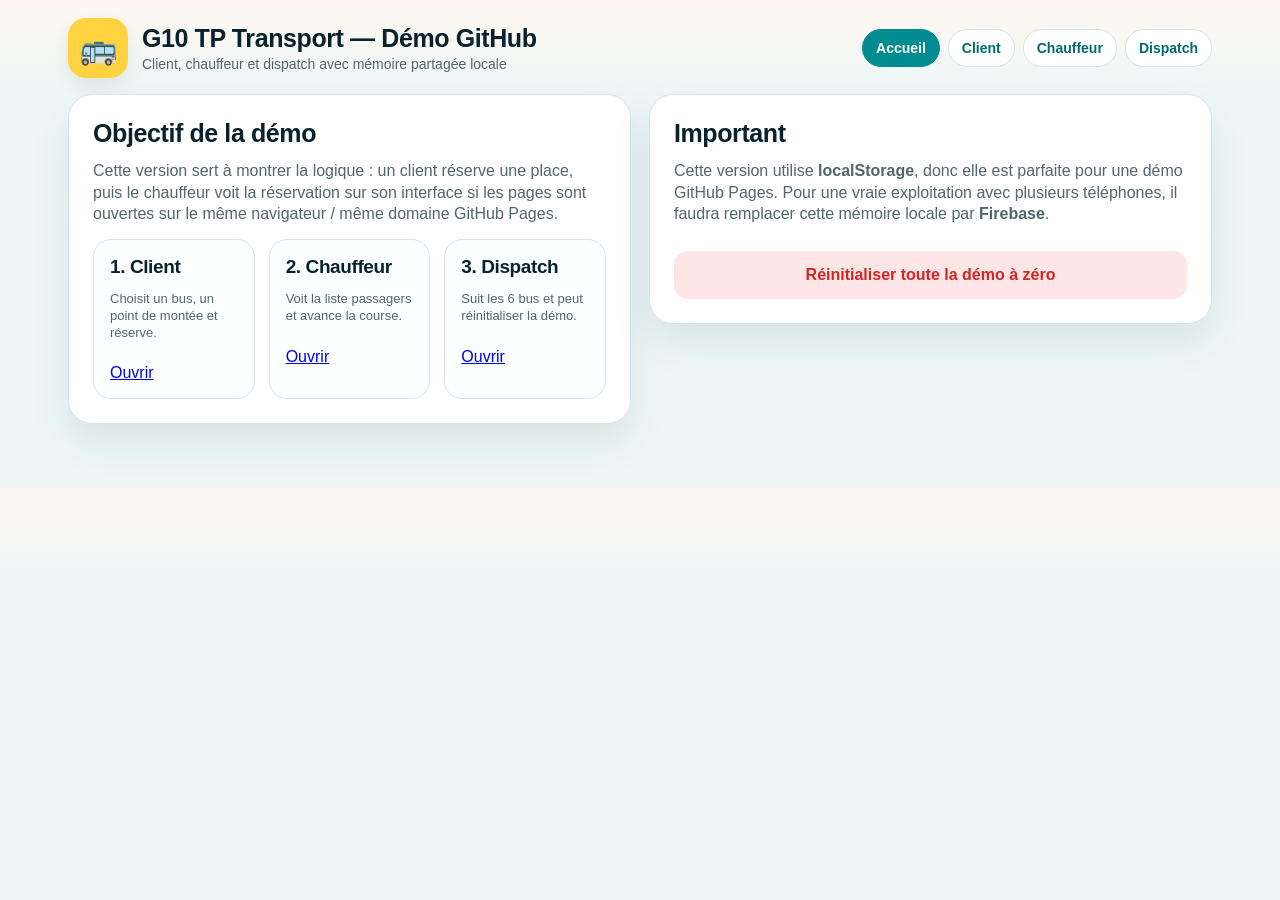
==== index.html @ 95f62a54 "Add files via upload" ====
<!DOCTYPE html>
<html lang="fr">
<head>
  <meta charset="UTF-8" />
  <meta name="viewport" content="width=device-width, initial-scale=1.0" />
  <title>G10 TP Transport — Démo</title>
  <link rel="stylesheet" href="styles.css" />
</head>
<body>
  <main class="page">
    <section class="topbar">
      <div class="brand">
        <div class="logo">🚌</div>
        <div>
          <h1>G10 TP Transport — Démo GitHub</h1>
          <p>Client, chauffeur et dispatch avec mémoire partagée locale</p>
        </div>
      </div>
      <nav class="nav">
        <a class="active" href="index.html">Accueil</a>
        <a href="client.html">Client</a>
        <a href="chauffeur.html">Chauffeur</a>
        <a href="dispatch.html">Dispatch</a>
      </nav>
    </section>

    <section class="grid">
      <article class="card">
        <h2>Objectif de la démo</h2>
        <p class="muted">
          Cette version sert à montrer la logique : un client réserve une place, puis le chauffeur
          voit la réservation sur son interface si les pages sont ouvertes sur le même navigateur / même domaine GitHub Pages.
        </p>
        <div class="grid-3">
          <div class="bus-card">
            <h3>1. Client</h3>
            <p class="small">Choisit un bus, un point de montée et réserve.</p>
            <a class="nav active" style="display:inline-block;margin-top:10px" href="client.html">Ouvrir</a>
          </div>
          <div class="bus-card">
            <h3>2. Chauffeur</h3>
            <p class="small">Voit la liste passagers et avance la course.</p>
            <a class="nav active" style="display:inline-block;margin-top:10px" href="chauffeur.html">Ouvrir</a>
          </div>
          <div class="bus-card">
            <h3>3. Dispatch</h3>
            <p class="small">Suit les 6 bus et peut réinitialiser la démo.</p>
            <a class="nav active" style="display:inline-block;margin-top:10px" href="dispatch.html">Ouvrir</a>
          </div>
        </div>
      </article>

      <article class="card">
        <h2>Important</h2>
        <p class="muted">
          Cette version utilise <strong>localStorage</strong>, donc elle est parfaite pour une démo GitHub Pages.
          Pour une vraie exploitation avec plusieurs téléphones, il faudra remplacer cette mémoire locale par
          <strong>Firebase</strong>.
        </p>
        <button class="danger" id="resetEmpty">Réinitialiser toute la démo à zéro</button>
        <div id="message" class="message"></div>
      </article>
    </section>
  </main>

  <script src="app.js"></script>
  <script>
    document.getElementById("resetEmpty").addEventListener("click", () => {
      G10TP.clearAllEmpty();
      const m = document.getElementById("message");
      m.textContent = "Démo réinitialisée : tous les bus et toutes les réservations sont à zéro.";
      m.className = "message ok";
    });
  </script>
</body>
</html>
---- styles.css ----
:root{
  --teal:#008c91;
  --teal-dark:#006a70;
  --yellow:#ffd23f;
  --bg:#eef7f7;
  --card:#fff;
  --text:#08212b;
  --muted:#52666e;
  --line:#d5e4e6;
  --green:#e8f8ee;
  --green-text:#087a3d;
  --red:#ffe4e4;
  --red-text:#c02121;
  --blue:#e8f1ff;
  --blue-text:#1553a3;
  --orange:#fff4de;
  --orange-text:#a25d00;
  --soft:#f6fbfb;
}
*{box-sizing:border-box}
body{
  margin:0;
  font-family:Arial, Helvetica, sans-serif;
  background:linear-gradient(180deg,#fff7ef 0%,var(--bg) 18%,#edf7f6 100%);
  color:var(--text);
}
.page{max-width:1180px;margin:0 auto;padding:18px 18px 46px}
.topbar{
  display:flex;align-items:center;justify-content:space-between;gap:14px;margin-bottom:16px;flex-wrap:wrap;
}
.brand{display:flex;align-items:center;gap:14px}
.logo{
  width:60px;height:60px;border-radius:18px;background:var(--yellow);
  display:grid;place-items:center;font-size:31px;box-shadow:0 8px 18px rgba(0,0,0,.08);flex:0 0 auto;
}
h1{margin:0;font-size:25px;letter-spacing:-.4px}
.brand p{margin:3px 0 0;color:var(--muted);font-size:14px}
.nav{display:flex;gap:8px;flex-wrap:wrap}
.nav a{
  text-decoration:none;background:#fff;border:1px solid var(--line);color:var(--teal-dark);
  padding:10px 13px;border-radius:999px;font-weight:900;font-size:14px;
}
.nav a.active{background:var(--teal);color:white;border-color:var(--teal)}
.card{
  background:rgba(255,255,255,.94);
  border:1px solid var(--line);border-radius:24px;padding:24px;
  box-shadow:0 18px 38px rgba(26,66,72,.10);margin-bottom:18px;
}
.grid{display:grid;grid-template-columns:1fr 1fr;gap:18px;align-items:start}
.grid-3{display:grid;grid-template-columns:repeat(3,1fr);gap:14px}
h2,h3{margin:0 0 12px;letter-spacing:-.4px}
h2{font-size:25px} h3{font-size:22px}
.muted{color:var(--muted);line-height:1.35;margin:0 0 14px}
.pill{
  display:inline-block;padding:8px 12px;border-radius:999px;font-weight:900;font-size:13px;margin-bottom:10px;
}
.pill-open{background:#e7f7f1;color:var(--green-text)}
.pill-full{background:#ffe4e4;color:var(--red-text)}
.pill-road{background:var(--blue);color:var(--blue-text)}
.pill-stop{background:var(--orange);color:var(--orange-text)}
.pill-neutral{background:#eefafa;color:var(--teal-dark)}
.stats{display:grid;grid-template-columns:repeat(3,1fr);gap:12px;margin:16px 0 4px}
.stat{
  background:var(--soft);border:1px solid var(--line);border-radius:16px;padding:14px;min-height:80px;
}
.stat span{color:var(--muted);font-size:13px}
.stat strong{display:block;margin-top:5px;font-size:28px;color:var(--teal-dark)}
label{display:block;font-weight:900;margin-bottom:8px;font-size:15px}
input,select{
  width:100%;padding:14px 13px;border:1px solid #c9dbde;border-radius:13px;font-size:16px;background:#fff;
}
input:focus,select:focus{outline:2px solid rgba(0,140,145,.18);border-color:var(--teal)}
.form-grid{display:grid;grid-template-columns:1fr 1fr;gap:13px}
.full{grid-column:1/-1}
button{
  width:100%;border:0;border-radius:14px;padding:15px 16px;font-weight:900;cursor:pointer;font-size:16px;margin-top:12px;
}
button:disabled{opacity:.55;cursor:not-allowed}
.primary{background:var(--yellow);color:#1b1b1b}
.driver-btn{background:var(--teal);color:white}
.secondary{background:#e9fbfb;color:var(--teal-dark)}
.danger{background:#ffe6e6;color:#d52424}
.message{margin-top:15px;padding:13px 14px;border-radius:13px;display:none;line-height:1.35}
.ok{display:block;background:var(--green);border:1px solid #bceacb;color:var(--green-text)}
.err{display:block;background:var(--red);border:1px solid #ffc7c7;color:var(--red-text)}
.info{display:block;background:var(--blue);border:1px solid #cbdcff;color:var(--blue-text)}
.timeline{display:grid;grid-template-columns:repeat(4,1fr);gap:10px;position:relative;margin:24px 4px 20px}
.timeline:before{
  content:"";position:absolute;height:5px;background:var(--line);left:9%;right:9%;top:17px;border-radius:999px;z-index:0;
}
.timeline.stops-3{grid-template-columns:repeat(3,1fr)}
.timeline.progress-0:before{background:var(--line)}
.timeline.progress-1:before{background:linear-gradient(90deg,var(--teal) 0%,var(--teal) 25%,var(--line) 25%,var(--line) 100%)}
.timeline.progress-2:before{background:linear-gradient(90deg,var(--teal) 0%,var(--teal) 50%,var(--line) 50%,var(--line) 100%)}
.timeline.progress-3:before{background:linear-gradient(90deg,var(--teal) 0%,var(--teal) 75%,var(--line) 75%,var(--line) 100%)}
.timeline.progress-4:before{background:var(--teal)}
.stop{text-align:center;position:relative;z-index:1}
.dot{
  width:24px;height:24px;border-radius:50%;background:#9fb8bd;border:5px solid #edf6f6;margin:0 auto 7px;
}
.stop.done .dot,.stop.active .dot{background:var(--teal);border-color:#dff4f4}
.stop.active strong{color:var(--teal-dark)}
.stop strong{display:block;font-size:15px}
.stop span{display:block;color:var(--muted);font-size:12px;margin-top:3px}
table{width:100%;border-collapse:collapse;margin-top:12px;overflow:hidden;border-radius:14px}
th{background:#eefafa;color:var(--teal-dark);text-align:left;padding:12px 10px;font-size:14px;border-bottom:1px solid var(--line)}
td{padding:11px 10px;border-bottom:1px solid var(--line);font-size:14px}
.group-row td{background:#fff8dd;color:#654d00;font-weight:900;border-bottom:1px solid #f1df9b}
.empty{text-align:center;color:var(--muted);padding:20px 12px;border:1px dashed var(--line);border-radius:14px;background:#fbffff;margin-top:12px}
.bus-card{
  border:1px solid var(--line);border-radius:18px;padding:16px;background:#fbffff;
}
.bus-card h3{font-size:19px;margin-bottom:6px}
.small{font-size:13px;color:var(--muted);line-height:1.3}
.log{list-style:none;padding:0;margin:12px 0 0;border-top:1px solid var(--line)}
.log li{padding:10px 0;border-bottom:1px solid var(--line);font-size:14px}
.log time{color:var(--muted);font-weight:900;margin-right:8px}
@media(max-width:900px){
  .grid,.grid-3,.stats,.form-grid{grid-template-columns:1fr}
  .page{padding:12px}.card{padding:19px}.timeline{grid-template-columns:1fr}.timeline:before{display:none}
}
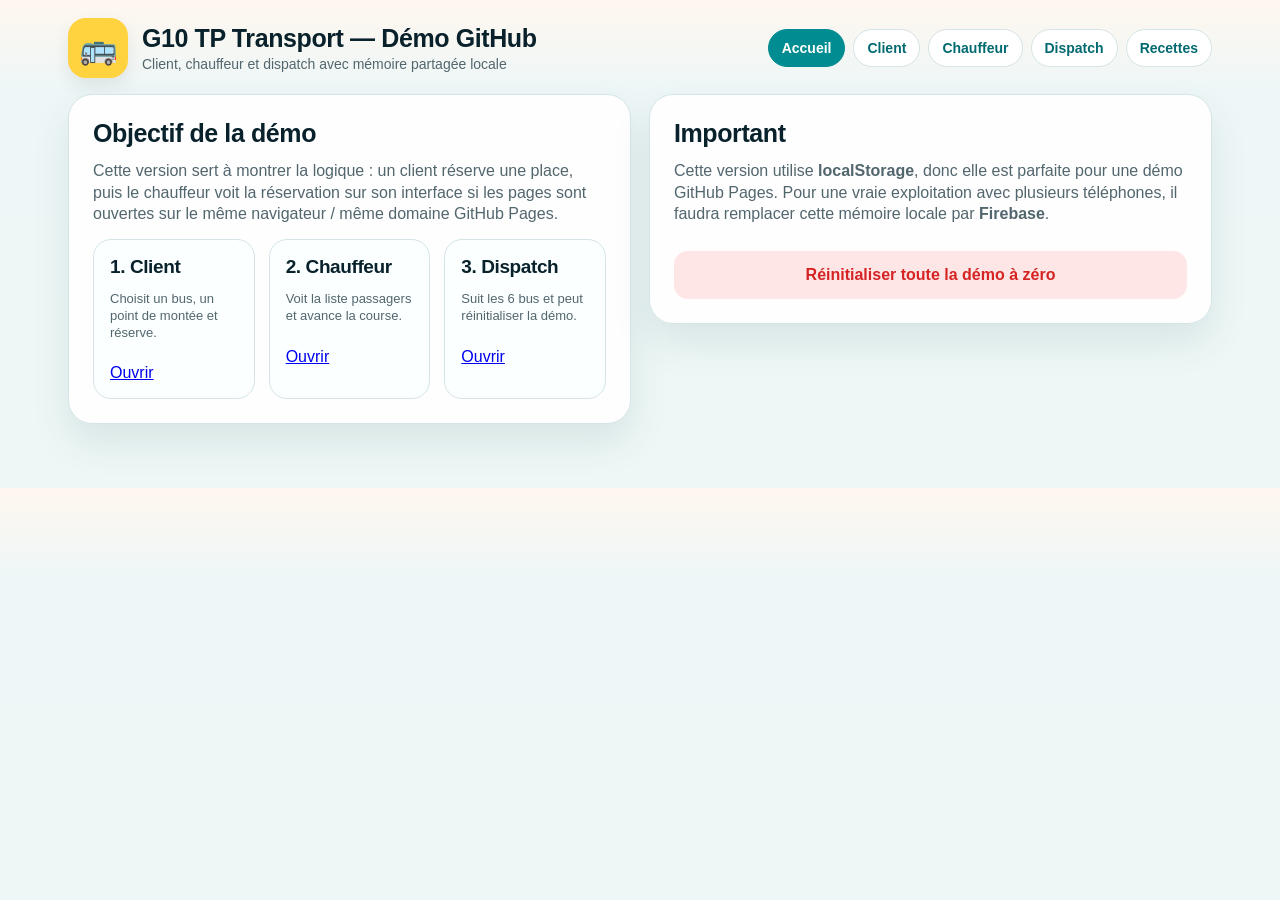
==== commit 2a020d77: "Add files via upload" ====
--- a/index.html
+++ b/index.html
@@ -21,6 +21,7 @@
         <a href="client.html">Client</a>
         <a href="chauffeur.html">Chauffeur</a>
         <a href="dispatch.html">Dispatch</a>
+        <a href="recettes.html">Recettes</a>
       </nav>
     </section>
 
--- a/styles.css
+++ b/styles.css
@@ -120,3 +120,551 @@
   .grid,.grid-3,.stats,.form-grid{grid-template-columns:1fr}
   .page{padding:12px}.card{padding:19px}.timeline{grid-template-columns:1fr}.timeline:before{display:none}
 }
+
+
+/* V2 Dispatch status enhancements */
+.status-line{
+  margin:10px 0 0;
+  font-weight:900;
+  font-size:14px;
+  color:var(--teal-dark);
+}
+.status-line.road{color:var(--blue-text)}
+.status-line.stop{color:var(--orange-text)}
+.status-line.wait{color:var(--muted)}
+.status-line.done{color:var(--green-text)}
+.status-line.full{color:var(--red-text)}
+
+.bus-card.bus-open{border-left:7px solid #17a66a}
+.bus-card.bus-partial{border-left:7px solid var(--yellow)}
+.bus-card.bus-full{border-left:7px solid #d52424}
+.bus-card.bus-road{border-left:7px solid #1553a3}
+.bus-card.bus-stop{border-left:7px solid #a25d00}
+.bus-card.bus-done{border-left:7px solid #087a3d}
+
+.stat.full{
+  background:#ffe4e4;
+  border-color:#ffc7c7;
+}
+.stat.full span,
+.stat.full strong{
+  color:#c02121;
+}
+.stat.partial{
+  background:#fff8dd;
+  border-color:#f1df9b;
+}
+.stat.partial span,
+.stat.partial strong{
+  color:#8a6200;
+}
+.stat.open{
+  background:#e8f8ee;
+  border-color:#bceacb;
+}
+.stat.open span,
+.stat.open strong{
+  color:#087a3d;
+}
+.stat.zero{
+  background:#f1f4f5;
+  border-color:#d6dee0;
+}
+.stat.zero span,
+.stat.zero strong{
+  color:#6b7b80;
+}
+
+.badge-row{
+  display:flex;
+  flex-wrap:wrap;
+  gap:8px;
+  margin:8px 0 10px;
+}
+.badge{
+  display:inline-block;
+  padding:6px 10px;
+  border-radius:999px;
+  font-weight:900;
+  font-size:12px;
+}
+.badge-full{background:#ffe4e4;color:#c02121}
+.badge-partial{background:#fff4de;color:#a25d00}
+.badge-open{background:#e7f7f1;color:#087a3d}
+.badge-road{background:#e8f1ff;color:#1553a3}
+.badge-stop{background:#fff4de;color:#a25d00}
+.badge-wait{background:#eefafa;color:#006a70}
+.badge-done{background:#e8f8ee;color:#087a3d}
+
+
+/* V3 Dynamic route timeline */
+.timeline{
+  --progress:0%;
+}
+.timeline:before{
+  background:var(--line) !important;
+}
+.timeline:after{
+  content:"";
+  position:absolute;
+  height:5px;
+  background:var(--teal);
+  left:9%;
+  top:17px;
+  width:calc((82%) * var(--progress-num, 0));
+  border-radius:999px;
+  z-index:0;
+  transition:width .35s ease;
+}
+.timeline.stops-3:after{
+  left:11%;
+  width:calc((78%) * var(--progress-num, 0));
+}
+.timeline.progress-0:after{--progress-num:0}
+.timeline.progress-1:after{--progress-num:.5}
+.timeline.progress-2:after{--progress-num:.5}
+.timeline.progress-3:after{--progress-num:1}
+.timeline.progress-4:after{--progress-num:1}
+
+.timeline .stop.active .dot{
+  box-shadow:0 0 0 7px rgba(0,140,145,.14);
+}
+.timeline .stop.moving .dot{
+  background:var(--yellow);
+  border-color:#fff4bd;
+  box-shadow:0 0 0 7px rgba(255,210,63,.25);
+}
+.timeline .stop.moving strong{
+  color:#8a6200;
+}
+.route-motion{
+  margin-top:12px;
+  padding:11px 13px;
+  border-radius:14px;
+  background:#e8f1ff;
+  border:1px solid #cbdcff;
+  color:#1553a3;
+  font-weight:900;
+  font-size:14px;
+}
+.route-motion.stop{
+  background:#fff4de;
+  border-color:#f1df9b;
+  color:#a25d00;
+}
+.route-motion.wait{
+  background:#eefafa;
+  border-color:#d5e4e6;
+  color:#006a70;
+}
+.route-motion.done{
+  background:#e8f8ee;
+  border-color:#bceacb;
+  color:#087a3d;
+}
+
+
+/* V4 — Paiement / tarifs */
+.price-box{
+  background:#fff8dd;
+  border:1px solid #f1df9b;
+  border-radius:18px;
+  padding:16px;
+  margin-top:14px;
+}
+.price-box span{
+  display:block;
+  color:#8a6200;
+  font-size:13px;
+  font-weight:900;
+}
+.price-box strong{
+  display:block;
+  margin-top:5px;
+  color:#5d4300;
+  font-size:30px;
+}
+.price-grid{
+  display:grid;
+  grid-template-columns:1fr 1fr;
+  gap:12px;
+}
+.payment-paid{
+  background:#e8f8ee;
+  color:#087a3d;
+}
+.payment-cash{
+  background:#fff4de;
+  color:#a25d00;
+}
+.payment-pending{
+  background:#ffe4e4;
+  color:#c02121;
+}
+.cash-panel{
+  background:linear-gradient(180deg,#fffdf4,#fff8dd);
+  border:1px solid #f1df9b;
+  border-radius:20px;
+  padding:18px;
+}
+.money{
+  font-weight:900;
+  color:#006a70;
+}
+.tariff-note{
+  margin-top:10px;
+  padding:12px;
+  border-radius:14px;
+  background:#eefafa;
+  border:1px solid #d5e4e6;
+  color:#006a70;
+  font-size:13px;
+  line-height:1.35;
+}
+@media(max-width:900px){
+  .price-grid{grid-template-columns:1fr}
+}
+
+
+/* V6 — Dispatch info passenger details */
+.info-btn{
+  margin-top:10px;
+  background:#ffffff;
+  color:var(--teal-dark);
+  border:1px solid var(--line);
+  padding:10px 12px;
+  font-size:14px;
+}
+.info-btn:hover{
+  background:#eefafa;
+}
+.dispatch-card-actions{
+  display:grid;
+  grid-template-columns:1fr;
+  gap:8px;
+  margin-top:10px;
+}
+.modal-backdrop{
+  position:fixed;
+  inset:0;
+  background:rgba(8,33,43,.45);
+  display:none;
+  align-items:center;
+  justify-content:center;
+  padding:18px;
+  z-index:999;
+}
+.modal-backdrop.open{
+  display:flex;
+}
+.modal{
+  width:min(920px, 96vw);
+  max-height:88vh;
+  overflow:auto;
+  background:white;
+  border-radius:24px;
+  border:1px solid var(--line);
+  box-shadow:0 28px 80px rgba(0,0,0,.28);
+  padding:22px;
+}
+.modal-head{
+  display:flex;
+  align-items:flex-start;
+  justify-content:space-between;
+  gap:16px;
+  margin-bottom:14px;
+}
+.modal-head h2{
+  margin:0 0 4px;
+}
+.close-btn{
+  width:auto;
+  margin:0;
+  padding:9px 12px;
+  background:#ffe6e6;
+  color:#d52424;
+  border-radius:12px;
+}
+.info-summary{
+  display:grid;
+  grid-template-columns:repeat(3,1fr);
+  gap:12px;
+  margin:14px 0;
+}
+.info-summary .stat{
+  min-height:70px;
+}
+.info-section-title{
+  margin:18px 0 8px;
+  font-size:18px;
+}
+@media(max-width:700px){
+  .info-summary{grid-template-columns:1fr}
+  .modal{padding:16px}
+}
+
+
+/* V7 — Statuts passagers */
+.status-wait{
+  background:#fff4de;
+  color:#a25d00;
+}
+.status-boarded{
+  background:#e8f8ee;
+  color:#087a3d;
+}
+.status-scanned{
+  background:#e8f1ff;
+  color:#1553a3;
+}
+.status-absent{
+  background:#ffe4e4;
+  color:#c02121;
+}
+.passenger-actions{
+  display:flex;
+  gap:6px;
+  flex-wrap:wrap;
+}
+.passenger-actions button{
+  width:auto;
+  margin:0;
+  padding:7px 9px;
+  font-size:12px;
+  border-radius:10px;
+}
+.btn-mini-ok{
+  background:#e8f8ee;
+  color:#087a3d;
+}
+.btn-mini-scan{
+  background:#e8f1ff;
+  color:#1553a3;
+}
+.btn-mini-absent{
+  background:#ffe4e4;
+  color:#c02121;
+}
+.btn-mini-reset{
+  background:#eefafa;
+  color:#006a70;
+}
+.stop-actions{
+  display:grid;
+  grid-template-columns:1fr 1fr;
+  gap:10px;
+  margin:10px 0 0;
+}
+.stop-action-box{
+  border:1px solid var(--line);
+  border-radius:14px;
+  background:#fbffff;
+  padding:12px;
+}
+.stop-action-box span{
+  color:var(--muted);
+  font-size:13px;
+  font-weight:900;
+  display:block;
+  margin-bottom:4px;
+}
+.stop-action-box strong{
+  color:var(--teal-dark);
+  display:block;
+  font-size:18px;
+}
+@media(max-width:700px){
+  .stop-actions{grid-template-columns:1fr}
+}
+
+
+/* V8 — Statut simplifié et cash sécurisé */
+.status-boarded{
+  background:#e8f8ee;
+  color:#087a3d;
+}
+.status-absent{
+  background:#ffe4e4;
+  color:#c02121;
+}
+.cash-closed{
+  opacity:.62;
+}
+.logic-note{
+  margin-top:10px;
+  padding:12px;
+  border-radius:14px;
+  background:#eefafa;
+  border:1px solid var(--line);
+  color:var(--teal-dark);
+  font-weight:800;
+  font-size:13px;
+  line-height:1.35;
+}
+
+/* V9 — Mobile chauffeur accordions + active stop lock */
+.accordion-card{
+  background:rgba(255,255,255,.94);
+  border:1px solid var(--line);
+  border-radius:20px;
+  box-shadow:0 18px 38px rgba(26,66,72,.10);
+  overflow:hidden;
+}
+.accordion-card summary{
+  list-style:none;
+  cursor:pointer;
+  padding:16px 18px;
+  font-weight:900;
+  display:flex;
+  align-items:center;
+  justify-content:space-between;
+  gap:12px;
+  color:var(--text);
+}
+.accordion-card summary::-webkit-details-marker{display:none}
+.accordion-card summary:after{
+  content:"Ouvrir";
+  font-size:12px;
+  font-weight:900;
+  color:var(--teal-dark);
+  background:#e9fbfb;
+  border:1px solid var(--line);
+  padding:7px 10px;
+  border-radius:999px;
+}
+.accordion-card[open] summary:after{
+  content:"Fermer";
+  background:var(--teal);
+  color:#fff;
+  border-color:var(--teal);
+}
+.accordion-content{padding:0 18px 18px}
+.accordion-content .card,.accordion-content.card{
+  margin:0;padding:0;border:0;box-shadow:none;background:transparent;
+}
+.lock-note{
+  margin-top:10px;
+  padding:10px 12px;
+  border-radius:13px;
+  background:#fff4de;
+  border:1px solid #f1df9b;
+  color:#a25d00;
+  font-size:13px;
+  font-weight:800;
+  line-height:1.35;
+}
+.passenger-actions button:disabled{
+  opacity:.35;
+  cursor:not-allowed;
+  filter:grayscale(.3);
+}
+@media(max-width:760px){
+  .driver-main{display:block !important}
+  .driver-left,.driver-right{gap:12px}
+  .card.compact-card,.accordion-card{margin-bottom:12px}
+  .driver-shell{padding:8px !important}
+  .driver-title h1{font-size:18px !important}
+  .mini-logo{width:42px !important;height:42px !important}
+  .section-title,.cash-panel h2,.passenger-card h2{font-size:19px !important}
+  .driver-action-grid,.stop-actions,.price-grid{grid-template-columns:1fr !important}
+}
+
+
+/* V10 — Action propre + heures réelles */
+.action-select{
+  min-width:138px;
+  padding:8px 10px;
+  border-radius:12px;
+  border:1px solid var(--line);
+  font-size:12px;
+  font-weight:900;
+  background:#fff;
+}
+.action-select:disabled{
+  opacity:.45;
+  cursor:not-allowed;
+  background:#f1f4f5;
+}
+.real-time{
+  display:block;
+  margin-top:3px;
+  color:#087a3d !important;
+  font-size:11px !important;
+  font-weight:900;
+}
+.real-time.empty{
+  color:#8a9aa0 !important;
+  font-weight:700;
+}
+.stop span.plan-time{
+  display:block;
+  color:var(--muted);
+  font-size:12px;
+  margin-top:3px;
+}
+.global-confirm-disabled{
+  opacity:.5;
+  cursor:not-allowed;
+}
+
+
+/* V11 — Incident / retard */
+.incident-panel{
+  background:linear-gradient(180deg,#fffdf4,#fff8dd);
+  border:1px solid #f1df9b;
+  border-radius:18px;
+  padding:16px;
+}
+.delay-badge{
+  display:inline-block;
+  padding:7px 10px;
+  border-radius:999px;
+  background:#fff4de;
+  color:#a25d00;
+  font-weight:900;
+  font-size:12px;
+  margin-top:8px;
+}
+.delay-badge.active{
+  background:#ffe4e4;
+  color:#c02121;
+}
+.incident-log{
+  list-style:none;
+  padding:0;
+  margin:12px 0 0;
+  border-top:1px solid #f1df9b;
+}
+.incident-log li{
+  padding:10px 0;
+  border-bottom:1px solid #f1df9b;
+  font-size:13px;
+  line-height:1.35;
+}
+.incident-log time{
+  color:#8a6200;
+  font-weight:900;
+  margin-right:6px;
+}
+.notify-box{
+  margin-top:12px;
+  padding:12px;
+  border-radius:14px;
+  background:#fff;
+  border:1px solid #f1df9b;
+  color:#5d4300;
+  font-size:13px;
+  line-height:1.35;
+}
+
+/* V12 — Recettes / shift */
+.revenue-hero{display:grid;grid-template-columns:repeat(4,1fr);gap:14px;margin:14px 0 18px}
+.revenue-card{background:#fff8dd;border:1px solid #f1df9b;border-radius:18px;padding:16px}
+.revenue-card span{display:block;color:#8a6200;font-size:13px;font-weight:900}
+.revenue-card strong{display:block;color:#5d4300;font-size:28px;margin-top:6px}
+.revenue-table-wrap{overflow:auto}
+.shift-badge{display:inline-block;padding:6px 10px;border-radius:999px;font-weight:900;font-size:12px;background:#e8f8ee;color:#087a3d}
+.shift-badge.warn{background:#fff4de;color:#a25d00}
+.shift-badge.red{background:#ffe4e4;color:#c02121}
+.bus-revenue-grid{display:grid;grid-template-columns:repeat(3,1fr);gap:14px;margin-top:14px}
+@media(max-width:900px){.revenue-hero,.bus-revenue-grid{grid-template-columns:1fr}}
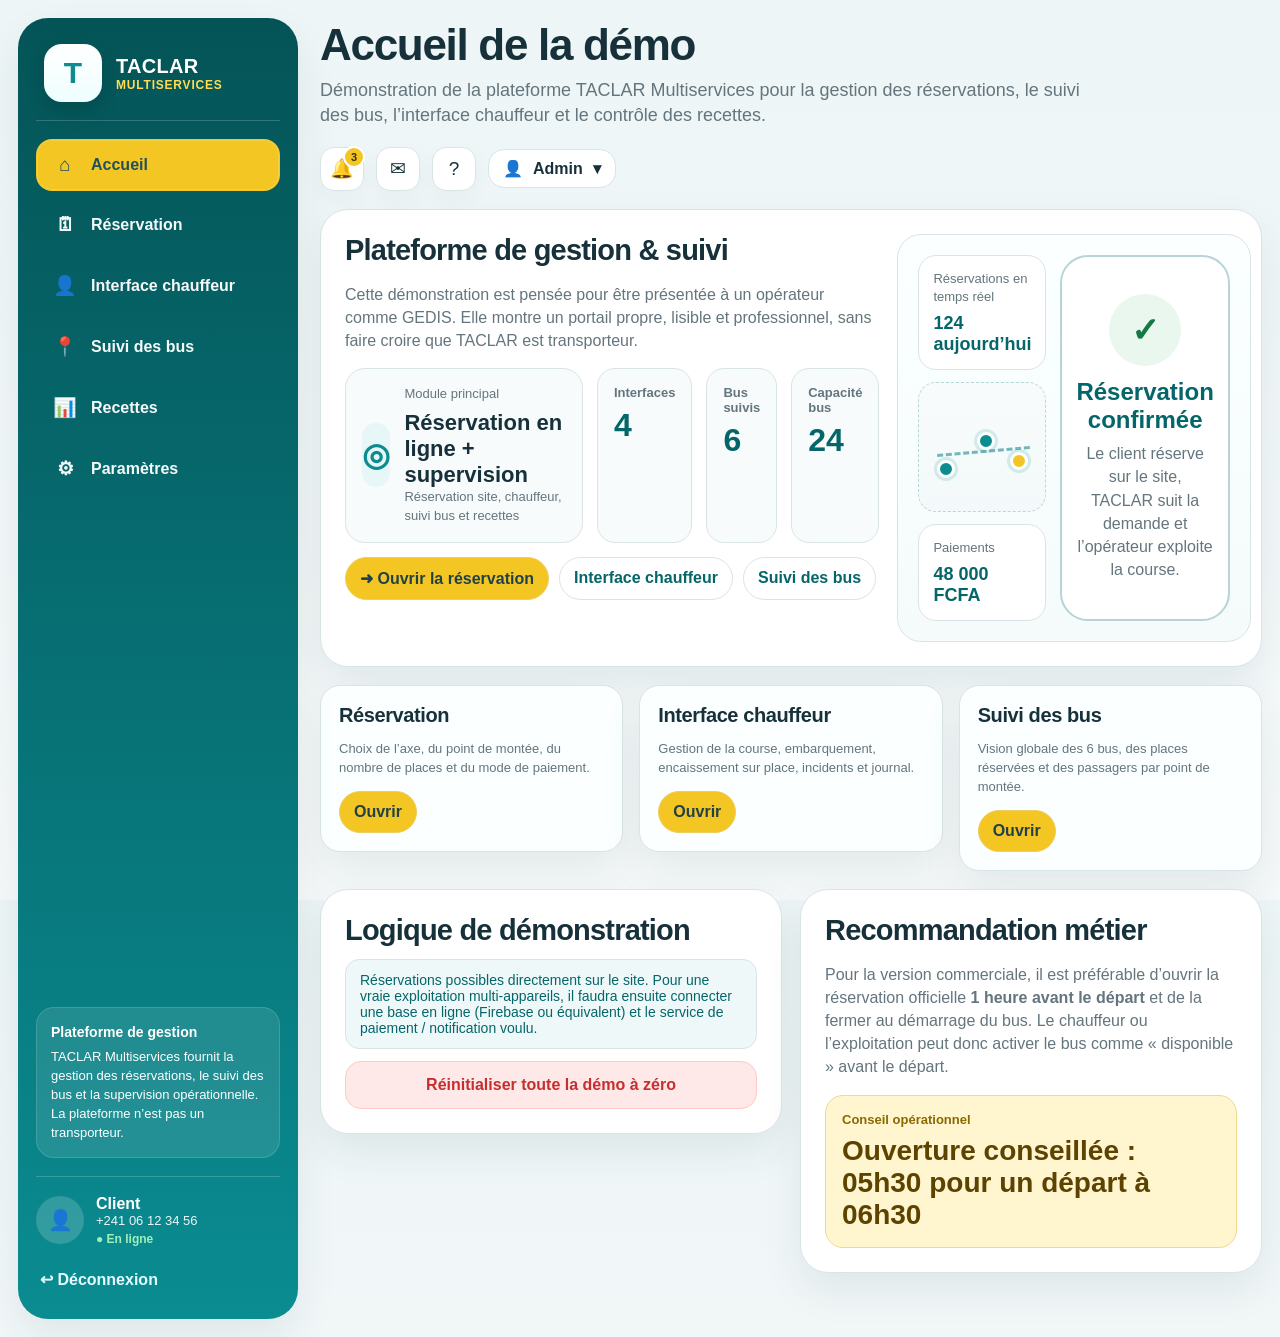
==== commit e12e492a: "Add files via upload" ====
--- a/index.html
+++ b/index.html
@@ -3,66 +3,142 @@
 <head>
   <meta charset="UTF-8" />
   <meta name="viewport" content="width=device-width, initial-scale=1.0" />
-  <title>G10 TP Transport — Démo</title>
+  <title>TACLAR Multiservices — Accueil</title>
   <link rel="stylesheet" href="styles.css" />
 </head>
 <body>
-  <main class="page">
-    <section class="topbar">
-      <div class="brand">
-        <div class="logo">🚌</div>
+  <div class="app-shell">
+    
+  <aside class="sidebar">
+    <div class="brand-block">
+      <div class="brand-icon">T</div>
+      <div>
+        <div class="brand-name">TACLAR</div>
+        <div class="brand-sub">MULTISERVICES</div>
+      </div>
+    </div>
+
+    <nav class="side-nav">
+      <a class="side-link active" href="index.html"><span class="icon">⌂</span><span>Accueil</span></a>
+      <a class="side-link " href="client.html"><span class="icon">🗓</span><span>Réservation</span></a>
+      <a class="side-link " href="chauffeur.html"><span class="icon">👤</span><span>Interface chauffeur</span></a>
+      <a class="side-link " href="dispatch.html"><span class="icon">📍</span><span>Suivi des bus</span></a>
+      <a class="side-link " href="recettes.html"><span class="icon">📊</span><span>Recettes</span></a>
+      <a class="side-link " href="index.html"><span class="icon">⚙</span><span>Paramètres</span></a>
+    </nav>
+
+    <div class="side-spacer"></div>
+
+    <div class="side-note">
+      <strong>Plateforme de gestion</strong>
+      TACLAR Multiservices fournit la gestion des réservations, le suivi des bus et la supervision opérationnelle. La plateforme n’est pas un transporteur.
+    </div>
+
+    <div class="profile-box">
+      <div class="avatar">👤</div>
+      <div>
+        <div style="font-weight:800">Client</div>
+        <div style="font-size:13px;opacity:.92">+241 06 12 34 56</div>
+        <span class="small-green">● En ligne</span>
+      </div>
+    </div>
+
+    <a class="logout-link" href="index.html">↩ Déconnexion</a>
+  </aside>
+
+    <main class="content-area">
+      
+    <header class="topbar">
+      <div class="page-heading">
+        <h1>Accueil de la démo</h1>
+        <p>Démonstration de la plateforme TACLAR Multiservices pour la gestion des réservations, le suivi des bus, l’interface chauffeur et le contrôle des recettes.</p>
+      </div>
+      <div class="topbar-actions">
+        <div class="top-icon small-badge" data-count="3">🔔</div>
+        <div class="top-icon">✉</div>
+        <div class="top-icon">?</div>
+        <div class="user-chip">👤 <span>Admin</span> ▾</div>
+      </div>
+    </header>
+    
+
+      <section class="card hero-grid">
         <div>
-          <h1>G10 TP Transport — Démo GitHub</h1>
-          <p>Client, chauffeur et dispatch avec mémoire partagée locale</p>
-        </div>
-      </div>
-      <nav class="nav">
-        <a class="active" href="index.html">Accueil</a>
-        <a href="client.html">Client</a>
-        <a href="chauffeur.html">Chauffeur</a>
-        <a href="dispatch.html">Dispatch</a>
-        <a href="recettes.html">Recettes</a>
-      </nav>
-    </section>
-
-    <section class="grid">
-      <article class="card">
-        <h2>Objectif de la démo</h2>
-        <p class="muted">
-          Cette version sert à montrer la logique : un client réserve une place, puis le chauffeur
-          voit la réservation sur son interface si les pages sont ouvertes sur le même navigateur / même domaine GitHub Pages.
-        </p>
-        <div class="grid-3">
-          <div class="bus-card">
-            <h3>1. Client</h3>
-            <p class="small">Choisit un bus, un point de montée et réserve.</p>
-            <a class="nav active" style="display:inline-block;margin-top:10px" href="client.html">Ouvrir</a>
+          <h2>Plateforme de gestion & suivi</h2>
+          <p class="muted">Cette démonstration est pensée pour être présentée à un opérateur comme GEDIS. Elle montre un portail propre, lisible et professionnel, sans faire croire que TACLAR est transporteur.</p>
+          <div class="summary-strip">
+            <div class="summary-main">
+              <div class="big-icon">◎</div>
+              <div>
+                <div class="small">Module principal</div>
+                <strong style="display:block;font-size:22px;margin-top:6px">Réservation en ligne + supervision</strong>
+                <div class="small">Réservation site, chauffeur, suivi bus et recettes</div>
+              </div>
+            </div>
+            <div class="stat"><span>Interfaces</span><strong>4</strong></div>
+            <div class="stat"><span>Bus suivis</span><strong>6</strong></div>
+            <div class="stat"><span>Capacité bus</span><strong>24</strong></div>
           </div>
-          <div class="bus-card">
-            <h3>2. Chauffeur</h3>
-            <p class="small">Voit la liste passagers et avance la course.</p>
-            <a class="nav active" style="display:inline-block;margin-top:10px" href="chauffeur.html">Ouvrir</a>
-          </div>
-          <div class="bus-card">
-            <h3>3. Dispatch</h3>
-            <p class="small">Suit les 6 bus et peut réinitialiser la démo.</p>
-            <a class="nav active" style="display:inline-block;margin-top:10px" href="dispatch.html">Ouvrir</a>
+          <div class="quick-actions">
+            <a class="chip-btn primary" href="client.html">➜ Ouvrir la réservation</a>
+            <a class="chip-btn" href="chauffeur.html">Interface chauffeur</a>
+            <a class="chip-btn" href="dispatch.html">Suivi des bus</a>
           </div>
         </div>
-      </article>
+        <div class="visual-panel">
+          <div class="mini-dashboard">
+            <div class="mini-cards">
+              <div class="mini-card"><div class="small">Réservations en temps réel</div><strong>124 aujourd’hui</strong></div>
+              <div class="mini-card route-map">
+                <div class="line"></div>
+                <div class="stop-pin stop1"></div>
+                <div class="stop-pin stop2"></div>
+                <div class="stop-pin stop3"></div>
+              </div>
+              <div class="mini-card"><div class="small">Paiements</div><strong>48 000 FCFA</strong></div>
+            </div>
+            <div class="mini-phone">
+              <div class="check">✓</div>
+              <strong style="font-size:24px;margin-bottom:8px;color:var(--teal-dark)">Réservation confirmée</strong>
+              <div class="muted" style="text-align:center">Le client réserve sur le site, TACLAR suit la demande et l’opérateur exploite la course.</div>
+            </div>
+          </div>
+        </div>
+      </section>
 
-      <article class="card">
-        <h2>Important</h2>
-        <p class="muted">
-          Cette version utilise <strong>localStorage</strong>, donc elle est parfaite pour une démo GitHub Pages.
-          Pour une vraie exploitation avec plusieurs téléphones, il faudra remplacer cette mémoire locale par
-          <strong>Firebase</strong>.
-        </p>
-        <button class="danger" id="resetEmpty">Réinitialiser toute la démo à zéro</button>
-        <div id="message" class="message"></div>
-      </article>
-    </section>
-  </main>
+      <section class="grid-3">
+        <article class="card bus-card">
+          <h3>Réservation</h3>
+          <p class="small">Choix de l’axe, du point de montée, du nombre de places et du mode de paiement.</p>
+          <a class="chip-btn primary" href="client.html">Ouvrir</a>
+        </article>
+        <article class="card bus-card">
+          <h3>Interface chauffeur</h3>
+          <p class="small">Gestion de la course, embarquement, encaissement sur place, incidents et journal.</p>
+          <a class="chip-btn primary" href="chauffeur.html">Ouvrir</a>
+        </article>
+        <article class="card bus-card">
+          <h3>Suivi des bus</h3>
+          <p class="small">Vision globale des 6 bus, des places réservées et des passagers par point de montée.</p>
+          <a class="chip-btn primary" href="dispatch.html">Ouvrir</a>
+        </article>
+      </section>
+
+      <section class="grid">
+        <article class="card">
+          <h2>Logique de démonstration</h2>
+          <div class="summary-message">Réservations possibles directement sur le site. Pour une vraie exploitation multi-appareils, il faudra ensuite connecter une base en ligne (Firebase ou équivalent) et le service de paiement / notification voulu.</div>
+          <button class="danger" id="resetEmpty">Réinitialiser toute la démo à zéro</button>
+          <div id="message" class="message"></div>
+        </article>
+        <article class="card">
+          <h2>Recommandation métier</h2>
+          <p class="muted">Pour la version commerciale, il est préférable d’ouvrir la réservation officielle <strong>1 heure avant le départ</strong> et de la fermer au démarrage du bus. Le chauffeur ou l’exploitation peut donc activer le bus comme « disponible » avant le départ.</p>
+          <div class="price-box"><span>Conseil opérationnel</span><strong>Ouverture conseillée : 05h30 pour un départ à 06h30</strong></div>
+        </article>
+      </section>
+    </main>
+  </div>
 
   <script src="app.js"></script>
   <script>
@@ -74,4 +150,4 @@
     });
   </script>
 </body>
-</html>
+</html>
--- a/styles.css
+++ b/styles.css
@@ -1,670 +1,353 @@
 
 :root{
-  --teal:#008c91;
-  --teal-dark:#006a70;
-  --yellow:#ffd23f;
-  --bg:#eef7f7;
-  --card:#fff;
-  --text:#08212b;
-  --muted:#52666e;
-  --line:#d5e4e6;
-  --green:#e8f8ee;
-  --green-text:#087a3d;
-  --red:#ffe4e4;
-  --red-text:#c02121;
-  --blue:#e8f1ff;
-  --blue-text:#1553a3;
-  --orange:#fff4de;
-  --orange-text:#a25d00;
-  --soft:#f6fbfb;
+  --teal:#0a8c91;
+  --teal-dark:#05666a;
+  --teal-deep:#045457;
+  --gold:#f3c623;
+  --gold-soft:#fff5cf;
+  --bg:#f4f7f8;
+  --surface:#ffffff;
+  --surface-soft:#f8fbfb;
+  --text:#17313a;
+  --muted:#64757d;
+  --line:#d9e4e6;
+  --green:#e9f7ef;
+  --green-text:#137a43;
+  --red:#ffe8e8;
+  --red-text:#c52f2f;
+  --blue:#eaf2ff;
+  --blue-text:#1958a6;
+  --orange:#fff4df;
+  --orange-text:#a56404;
+  --shadow:0 18px 40px rgba(17,45,53,.08);
+  --radius-xl:28px;
+  --radius-lg:22px;
+  --radius-md:16px;
+  --radius-sm:12px;
 }
 *{box-sizing:border-box}
+html,body{height:100%}
 body{
   margin:0;
   font-family:Arial, Helvetica, sans-serif;
-  background:linear-gradient(180deg,#fff7ef 0%,var(--bg) 18%,#edf7f6 100%);
   color:var(--text);
-}
-.page{max-width:1180px;margin:0 auto;padding:18px 18px 46px}
+  background:linear-gradient(180deg,#edf5f6 0%, #f6f9fa 100%);
+}
+a{color:inherit}
+button,input,select{font:inherit}
+
+.app-shell{
+  max-width:1500px;
+  margin:0 auto;
+  min-height:100vh;
+  display:grid;
+  grid-template-columns:280px minmax(0,1fr);
+  gap:22px;
+  padding:18px;
+}
+.sidebar{
+  background:linear-gradient(180deg,var(--teal-deep),var(--teal));
+  color:#fff;
+  border-radius:30px;
+  padding:22px 18px;
+  box-shadow:var(--shadow);
+  display:flex;
+  flex-direction:column;
+  min-height:calc(100vh - 36px);
+  position:sticky;
+  top:18px;
+}
+.brand-block{
+  display:flex;
+  align-items:center;
+  gap:14px;
+  padding:4px 8px 18px;
+  border-bottom:1px solid rgba(255,255,255,.18);
+}
+.brand-icon{
+  width:58px;height:58px;border-radius:18px;
+  background:linear-gradient(180deg,#fff,#eefefe);
+  color:var(--teal);
+  display:grid;place-items:center;
+  font-size:30px;font-weight:900;
+  box-shadow:0 10px 20px rgba(0,0,0,.12);
+  flex:0 0 auto;
+}
+.brand-name{font-size:20px;font-weight:900;letter-spacing:.3px}
+.brand-sub{font-size:12px;color:#ffdc53;font-weight:800;letter-spacing:.8px}
+.side-nav{display:flex;flex-direction:column;gap:8px;margin-top:18px}
+.side-link{
+  display:flex;align-items:center;gap:12px;
+  text-decoration:none;padding:14px 14px;border-radius:16px;
+  color:rgba(255,255,255,.96);font-weight:800;
+  border:1px solid transparent;transition:.18s ease;
+}
+.side-link:hover{background:rgba(255,255,255,.1)}
+.side-link.active{background:#f3c623;color:#21515a;box-shadow:inset 0 0 0 1px rgba(255,255,255,.15)}
+.side-link .icon{width:28px;text-align:center;font-size:19px}
+.side-spacer{flex:1}
+.side-note{
+  background:rgba(255,255,255,.1);
+  border:1px solid rgba(255,255,255,.14);
+  border-radius:18px;padding:14px;margin-top:18px;font-size:13px;line-height:1.45;
+}
+.side-note strong{display:block;margin-bottom:6px;font-size:14px}
+.profile-box{
+  margin-top:18px;padding-top:18px;border-top:1px solid rgba(255,255,255,.18);
+  display:flex;align-items:center;gap:12px;
+}
+.avatar{width:48px;height:48px;border-radius:50%;background:rgba(255,255,255,.17);display:grid;place-items:center;font-size:20px}
+.profile-box .small-green{display:block;color:#9ff0ba;font-size:12px;margin-top:4px;font-weight:700}
+.logout-link{display:flex;align-items:center;gap:10px;color:#e4fbff;text-decoration:none;margin-top:16px;font-weight:700;padding:8px 4px}
+
+.content-area{
+  min-width:0;
+  padding:4px 0 28px;
+}
 .topbar{
-  display:flex;align-items:center;justify-content:space-between;gap:14px;margin-bottom:16px;flex-wrap:wrap;
-}
-.brand{display:flex;align-items:center;gap:14px}
-.logo{
-  width:60px;height:60px;border-radius:18px;background:var(--yellow);
-  display:grid;place-items:center;font-size:31px;box-shadow:0 8px 18px rgba(0,0,0,.08);flex:0 0 auto;
-}
-h1{margin:0;font-size:25px;letter-spacing:-.4px}
-.brand p{margin:3px 0 0;color:var(--muted);font-size:14px}
-.nav{display:flex;gap:8px;flex-wrap:wrap}
-.nav a{
-  text-decoration:none;background:#fff;border:1px solid var(--line);color:var(--teal-dark);
-  padding:10px 13px;border-radius:999px;font-weight:900;font-size:14px;
-}
-.nav a.active{background:var(--teal);color:white;border-color:var(--teal)}
+  display:flex;align-items:flex-start;justify-content:space-between;gap:18px;
+  margin-bottom:18px;flex-wrap:wrap;
+}
+.page-heading h1{margin:0;font-size:44px;letter-spacing:-1.3px;line-height:1.05}
+.page-heading p{margin:10px 0 0;color:var(--muted);font-size:18px;line-height:1.4;max-width:760px}
+.topbar-actions{display:flex;align-items:center;gap:12px;flex-wrap:wrap}
+.top-icon{
+  width:44px;height:44px;border-radius:14px;border:1px solid var(--line);
+  background:#fff;display:grid;place-items:center;font-size:19px;box-shadow:0 8px 20px rgba(17,45,53,.04)
+}
+.user-chip{display:flex;align-items:center;gap:10px;background:#fff;border:1px solid var(--line);padding:9px 14px;border-radius:16px;font-weight:800}
+.small-badge{position:relative}
+.small-badge:after{content:attr(data-count);position:absolute;right:-2px;top:-2px;width:18px;height:18px;border-radius:50%;background:var(--gold);color:#3b3100;display:grid;place-items:center;font-size:11px;font-weight:900;border:2px solid #fff}
+
 .card{
-  background:rgba(255,255,255,.94);
-  border:1px solid var(--line);border-radius:24px;padding:24px;
-  box-shadow:0 18px 38px rgba(26,66,72,.10);margin-bottom:18px;
-}
+  background:var(--surface);
+  border:1px solid var(--line);
+  border-radius:var(--radius-xl);
+  padding:24px;
+  box-shadow:var(--shadow);
+  margin-bottom:18px;
+}
+.card h2{margin:0 0 12px;font-size:29px;letter-spacing:-.8px}
+.card h3{margin:0 0 10px;font-size:22px;letter-spacing:-.4px}
+.muted,.small{color:var(--muted);line-height:1.45}
+.small{font-size:13px}
 .grid{display:grid;grid-template-columns:1fr 1fr;gap:18px;align-items:start}
-.grid-3{display:grid;grid-template-columns:repeat(3,1fr);gap:14px}
-h2,h3{margin:0 0 12px;letter-spacing:-.4px}
-h2{font-size:25px} h3{font-size:22px}
-.muted{color:var(--muted);line-height:1.35;margin:0 0 14px}
-.pill{
-  display:inline-block;padding:8px 12px;border-radius:999px;font-weight:900;font-size:13px;margin-bottom:10px;
-}
-.pill-open{background:#e7f7f1;color:var(--green-text)}
-.pill-full{background:#ffe4e4;color:var(--red-text)}
-.pill-road{background:var(--blue);color:var(--blue-text)}
-.pill-stop{background:var(--orange);color:var(--orange-text)}
-.pill-neutral{background:#eefafa;color:var(--teal-dark)}
-.stats{display:grid;grid-template-columns:repeat(3,1fr);gap:12px;margin:16px 0 4px}
+.grid-3{display:grid;grid-template-columns:repeat(3,1fr);gap:16px;align-items:start}
+.grid-4{display:grid;grid-template-columns:repeat(4,1fr);gap:16px;align-items:start}
+.hero-grid{display:grid;grid-template-columns:1.1fr .9fr;gap:18px;align-items:stretch}
+.visual-panel{
+  background:linear-gradient(180deg,#fbffff,#f5fbfb);
+  border:1px solid var(--line);border-radius:24px;padding:20px;
+  display:grid;align-items:center;
+}
+.mini-dashboard{display:grid;grid-template-columns:1.05fr .95fr;gap:14px;align-items:stretch}
+.mini-phone{
+  border:2px solid #b7d4d8;border-radius:28px;padding:14px;background:#fff;min-height:260px;
+  display:flex;flex-direction:column;justify-content:center;align-items:center;text-align:center;
+}
+.mini-phone .check{width:72px;height:72px;border-radius:50%;background:var(--green);color:var(--green-text);display:grid;place-items:center;font-size:34px;font-weight:900;margin-bottom:12px}
+.mini-cards{display:grid;gap:12px}
+.mini-card{background:#fff;border:1px solid var(--line);border-radius:18px;padding:14px;min-height:90px}
+.mini-card strong{display:block;font-size:18px;color:var(--teal-dark);margin-top:6px}
+.route-map{
+  min-height:130px;border-radius:18px;border:1px dashed #b9d7da;background:linear-gradient(180deg,#f8fbfb,#f3f9fa);padding:12px;position:relative;overflow:hidden
+}
+.route-map .stop-pin{position:absolute;width:18px;height:18px;background:var(--teal);border:3px solid #fff;border-radius:50%;box-shadow:0 0 0 3px rgba(10,140,145,.15)}
+.route-map .line{position:absolute;left:14%;right:12%;top:52%;height:3px;border-top:3px dashed #74b6ba;transform:rotate(-5deg)}
+.route-map .stop1{left:14%;top:60%}.route-map .stop2{left:46%;top:38%}.route-map .stop3{right:14%;top:54%;background:var(--gold)}
+.quick-actions{display:flex;gap:10px;flex-wrap:wrap;margin-top:14px}
+.chip-btn{
+  display:inline-flex;align-items:center;gap:8px;padding:11px 14px;border-radius:999px;border:1px solid var(--line);background:#fff;text-decoration:none;font-weight:800;color:var(--teal-dark)
+}
+.chip-btn.primary{background:var(--gold);border-color:#efcd5e;color:#214147}
+.stats{display:grid;grid-template-columns:repeat(4,1fr);gap:14px;margin:16px 0 6px}
 .stat{
-  background:var(--soft);border:1px solid var(--line);border-radius:16px;padding:14px;min-height:80px;
-}
-.stat span{color:var(--muted);font-size:13px}
-.stat strong{display:block;margin-top:5px;font-size:28px;color:var(--teal-dark)}
-label{display:block;font-weight:900;margin-bottom:8px;font-size:15px}
+  background:var(--surface-soft);border:1px solid var(--line);border-radius:18px;padding:16px;min-height:94px
+}
+.stat span{display:block;color:var(--muted);font-size:13px;font-weight:700}
+.stat strong{display:block;margin-top:8px;font-size:32px;color:var(--teal-dark);line-height:1.1}
+.summary-strip{display:grid;grid-template-columns:1.3fr repeat(3,1fr);gap:14px;align-items:stretch}
+.summary-main{display:flex;gap:14px;align-items:center;background:var(--surface-soft);border:1px solid var(--line);border-radius:20px;padding:16px}
+.summary-main .big-icon{width:64px;height:64px;border-radius:18px;background:#e7f7f8;color:var(--teal);display:grid;place-items:center;font-size:32px;font-weight:900}
+.info-grid{display:grid;grid-template-columns:1fr 1fr;gap:14px}
+.kpi{background:var(--surface-soft);border:1px solid var(--line);border-radius:18px;padding:14px}
+.kpi strong{display:block;font-size:18px;margin-top:6px;color:var(--teal-dark)}
+
+label{display:block;font-weight:800;margin-bottom:8px;font-size:14px}
 input,select{
-  width:100%;padding:14px 13px;border:1px solid #c9dbde;border-radius:13px;font-size:16px;background:#fff;
-}
-input:focus,select:focus{outline:2px solid rgba(0,140,145,.18);border-color:var(--teal)}
-.form-grid{display:grid;grid-template-columns:1fr 1fr;gap:13px}
+  width:100%;padding:13px 14px;border:1px solid #cadbdd;border-radius:14px;background:#fff;color:var(--text)
+}
+input:focus,select:focus{outline:2px solid rgba(10,140,145,.15);border-color:var(--teal)}
+.form-grid{display:grid;grid-template-columns:1fr 1fr;gap:14px}
+.form-grid-3{display:grid;grid-template-columns:repeat(3,1fr);gap:14px}
 .full{grid-column:1/-1}
+.inline-field{display:flex;gap:10px;align-items:center}
 button{
-  width:100%;border:0;border-radius:14px;padding:15px 16px;font-weight:900;cursor:pointer;font-size:16px;margin-top:12px;
-}
-button:disabled{opacity:.55;cursor:not-allowed}
-.primary{background:var(--yellow);color:#1b1b1b}
-.driver-btn{background:var(--teal);color:white}
-.secondary{background:#e9fbfb;color:var(--teal-dark)}
-.danger{background:#ffe6e6;color:#d52424}
-.message{margin-top:15px;padding:13px 14px;border-radius:13px;display:none;line-height:1.35}
-.ok{display:block;background:var(--green);border:1px solid #bceacb;color:var(--green-text)}
-.err{display:block;background:var(--red);border:1px solid #ffc7c7;color:var(--red-text)}
-.info{display:block;background:var(--blue);border:1px solid #cbdcff;color:var(--blue-text)}
-.timeline{display:grid;grid-template-columns:repeat(4,1fr);gap:10px;position:relative;margin:24px 4px 20px}
-.timeline:before{
-  content:"";position:absolute;height:5px;background:var(--line);left:9%;right:9%;top:17px;border-radius:999px;z-index:0;
-}
+  width:100%;border:0;border-radius:16px;padding:14px 16px;font-weight:800;cursor:pointer;font-size:16px;margin-top:12px;transition:.18s ease
+}
+button:hover{transform:translateY(-1px)}
+button:disabled{opacity:.55;cursor:not-allowed;transform:none}
+.primary{background:var(--gold);color:#233d45}
+.primary-action,.driver-btn{background:var(--teal);color:#fff}
+.secondary{background:#edf8f9;color:var(--teal-dark);border:1px solid #cfe4e6}
+.warning{background:#fff2d3;color:#9a5b00;border:1px solid #f3df9f}
+.danger{background:#ffe8e8;color:#c52f2f;border:1px solid #ffc9c9}
+.message{margin-top:14px;padding:13px 14px;border-radius:14px;display:none;line-height:1.4;font-weight:700}
+.ok{display:block;background:var(--green);border:1px solid #b9e6ca;color:var(--green-text)}
+.err{display:block;background:var(--red);border:1px solid #ffcfcf;color:var(--red-text)}
+.info{display:block;background:var(--blue);border:1px solid #ccdcff;color:var(--blue-text)}
+.pill,.badge{
+  display:inline-block;padding:7px 11px;border-radius:999px;font-weight:800;font-size:12px
+}
+.pill-open,.badge-open{background:var(--green);color:var(--green-text)}
+.pill-full,.badge-full{background:var(--red);color:var(--red-text)}
+.pill-road,.badge-road{background:var(--blue);color:var(--blue-text)}
+.pill-stop,.badge-stop,.status-wait{background:var(--orange);color:var(--orange-text)}
+.pill-neutral,.badge-wait{background:#edf8f9;color:var(--teal-dark)}
+.badge-done,.status-boarded{background:var(--green);color:var(--green-text)}
+.status-absent{background:var(--red);color:var(--red-text)}
+.payment-paid{background:var(--green);color:var(--green-text)}
+.payment-cash{background:var(--orange);color:var(--orange-text)}
+.payment-pending{background:#f1f3f5;color:#5d6f77}
+.badge-row{display:flex;gap:8px;flex-wrap:wrap;margin:6px 0 10px}
+
+.price-grid{display:grid;grid-template-columns:1fr 1fr;gap:14px}
+.price-box{background:var(--gold-soft);border:1px solid #eed98e;border-radius:18px;padding:16px;margin-top:0}
+.price-box span{display:block;color:#8a6a00;font-size:13px;font-weight:800}
+.price-box strong{display:block;margin-top:8px;color:#5d4300;font-size:28px}
+.tariff-note,.logic-note,.notify-box,.lock-note{
+  margin-top:12px;padding:12px 14px;border-radius:14px;background:#eef8f9;border:1px solid var(--line);color:var(--teal-dark);font-size:13px;line-height:1.45
+}
+.incident-panel{background:linear-gradient(180deg,#fffef7,#fff9e7);border:1px solid #f0e1a9;border-radius:18px;padding:18px}
+.incident-log{list-style:none;padding:0;margin:12px 0 0;border-top:1px solid #f0e1a9}
+.incident-log li{padding:10px 0;border-bottom:1px solid #f0e1a9;font-size:13px;line-height:1.4}
+.incident-log time{font-weight:800;color:#8a6a00;margin-right:6px}
+.delay-badge{display:inline-block;padding:7px 10px;border-radius:999px;background:var(--orange);color:var(--orange-text);font-size:12px;font-weight:800}
+.delay-badge.active{background:var(--red);color:var(--red-text)}
+
+.timeline{display:grid;gap:10px;position:relative;margin:18px 4px 20px}
 .timeline.stops-3{grid-template-columns:repeat(3,1fr)}
-.timeline.progress-0:before{background:var(--line)}
-.timeline.progress-1:before{background:linear-gradient(90deg,var(--teal) 0%,var(--teal) 25%,var(--line) 25%,var(--line) 100%)}
-.timeline.progress-2:before{background:linear-gradient(90deg,var(--teal) 0%,var(--teal) 50%,var(--line) 50%,var(--line) 100%)}
-.timeline.progress-3:before{background:linear-gradient(90deg,var(--teal) 0%,var(--teal) 75%,var(--line) 75%,var(--line) 100%)}
-.timeline.progress-4:before{background:var(--teal)}
+.timeline.stops-4{grid-template-columns:repeat(4,1fr)}
+.timeline:before{content:"";position:absolute;left:10%;right:10%;top:17px;height:4px;background:#d8e5e6;border-radius:999px}
+.timeline:after{content:"";position:absolute;left:10%;top:17px;height:4px;background:var(--teal);border-radius:999px;width:0;transition:width .3s ease}
+.timeline.stops-3.progress-1:after{width:20%}.timeline.stops-3.progress-2:after{width:20%}.timeline.stops-3.progress-3:after{width:80%}.timeline.stops-3.progress-4:after{width:80%}
+.timeline.stops-4.progress-1:after{width:13%}.timeline.stops-4.progress-2:after{width:13%}.timeline.stops-4.progress-3:after{width:39%}.timeline.stops-4.progress-4:after{width:39%}.timeline.stops-4.progress-5:after{width:65%}.timeline.stops-4.progress-6:after{width:65%}
 .stop{text-align:center;position:relative;z-index:1}
-.dot{
-  width:24px;height:24px;border-radius:50%;background:#9fb8bd;border:5px solid #edf6f6;margin:0 auto 7px;
-}
-.stop.done .dot,.stop.active .dot{background:var(--teal);border-color:#dff4f4}
-.stop.active strong{color:var(--teal-dark)}
-.stop strong{display:block;font-size:15px}
-.stop span{display:block;color:var(--muted);font-size:12px;margin-top:3px}
-table{width:100%;border-collapse:collapse;margin-top:12px;overflow:hidden;border-radius:14px}
-th{background:#eefafa;color:var(--teal-dark);text-align:left;padding:12px 10px;font-size:14px;border-bottom:1px solid var(--line)}
-td{padding:11px 10px;border-bottom:1px solid var(--line);font-size:14px}
-.group-row td{background:#fff8dd;color:#654d00;font-weight:900;border-bottom:1px solid #f1df9b}
-.empty{text-align:center;color:var(--muted);padding:20px 12px;border:1px dashed var(--line);border-radius:14px;background:#fbffff;margin-top:12px}
-.bus-card{
-  border:1px solid var(--line);border-radius:18px;padding:16px;background:#fbffff;
-}
-.bus-card h3{font-size:19px;margin-bottom:6px}
-.small{font-size:13px;color:var(--muted);line-height:1.3}
-.log{list-style:none;padding:0;margin:12px 0 0;border-top:1px solid var(--line)}
-.log li{padding:10px 0;border-bottom:1px solid var(--line);font-size:14px}
-.log time{color:var(--muted);font-weight:900;margin-right:8px}
-@media(max-width:900px){
-  .grid,.grid-3,.stats,.form-grid{grid-template-columns:1fr}
-  .page{padding:12px}.card{padding:19px}.timeline{grid-template-columns:1fr}.timeline:before{display:none}
-}
-
-
-/* V2 Dispatch status enhancements */
-.status-line{
-  margin:10px 0 0;
-  font-weight:900;
-  font-size:14px;
-  color:var(--teal-dark);
-}
+.dot{width:24px;height:24px;border-radius:50%;background:#abc1c4;border:5px solid #eef6f7;margin:0 auto 8px}
+.stop.done .dot,.stop.active .dot{background:var(--teal)}
+.stop.moving .dot{background:var(--gold);border-color:#fff4cb}
+.stop strong{display:block;font-size:14px}
+.stop span{display:block;color:var(--muted);font-size:12px;margin-top:4px}
+.real-time{display:block;color:var(--green-text)!important;font-size:11px!important;font-weight:800}
+.real-time.empty{color:#8b999f!important}
+.route-motion{margin-top:12px;padding:11px 13px;border-radius:14px;background:var(--blue);border:1px solid #cedcff;color:var(--blue-text);font-weight:800;font-size:14px}
+.route-motion.stop{background:var(--orange);border-color:#efddaa;color:var(--orange-text)}
+.route-motion.wait{background:#eef8f9;border-color:var(--line);color:var(--teal-dark)}
+.route-motion.done{background:var(--green);border-color:#c4e7d0;color:var(--green-text)}
+
+.bus-card{border:1px solid var(--line);border-radius:20px;padding:18px;background:#fbffff}
+.bus-card h3{font-size:20px;margin-bottom:6px}
+.bus-card.bus-open{border-left:7px solid #1ba06b}
+.bus-card.bus-partial{border-left:7px solid var(--gold)}
+.bus-card.bus-full{border-left:7px solid #d83e3e}
+.bus-card.bus-road{border-left:7px solid #1958a6}
+.bus-card.bus-stop{border-left:7px solid #a56404}
+.bus-card.bus-done{border-left:7px solid #137a43}
+.status-line{margin:10px 0 0;font-weight:800;font-size:14px}
 .status-line.road{color:var(--blue-text)}
 .status-line.stop{color:var(--orange-text)}
 .status-line.wait{color:var(--muted)}
 .status-line.done{color:var(--green-text)}
 .status-line.full{color:var(--red-text)}
-
-.bus-card.bus-open{border-left:7px solid #17a66a}
-.bus-card.bus-partial{border-left:7px solid var(--yellow)}
-.bus-card.bus-full{border-left:7px solid #d52424}
-.bus-card.bus-road{border-left:7px solid #1553a3}
-.bus-card.bus-stop{border-left:7px solid #a25d00}
-.bus-card.bus-done{border-left:7px solid #087a3d}
-
-.stat.full{
-  background:#ffe4e4;
-  border-color:#ffc7c7;
-}
-.stat.full span,
-.stat.full strong{
-  color:#c02121;
-}
-.stat.partial{
-  background:#fff8dd;
-  border-color:#f1df9b;
-}
-.stat.partial span,
-.stat.partial strong{
-  color:#8a6200;
-}
-.stat.open{
-  background:#e8f8ee;
-  border-color:#bceacb;
-}
-.stat.open span,
-.stat.open strong{
-  color:#087a3d;
-}
-.stat.zero{
-  background:#f1f4f5;
-  border-color:#d6dee0;
-}
-.stat.zero span,
-.stat.zero strong{
-  color:#6b7b80;
-}
-
-.badge-row{
-  display:flex;
-  flex-wrap:wrap;
-  gap:8px;
-  margin:8px 0 10px;
-}
-.badge{
-  display:inline-block;
-  padding:6px 10px;
-  border-radius:999px;
-  font-weight:900;
-  font-size:12px;
-}
-.badge-full{background:#ffe4e4;color:#c02121}
-.badge-partial{background:#fff4de;color:#a25d00}
-.badge-open{background:#e7f7f1;color:#087a3d}
-.badge-road{background:#e8f1ff;color:#1553a3}
-.badge-stop{background:#fff4de;color:#a25d00}
-.badge-wait{background:#eefafa;color:#006a70}
-.badge-done{background:#e8f8ee;color:#087a3d}
-
-
-/* V3 Dynamic route timeline */
-.timeline{
-  --progress:0%;
-}
-.timeline:before{
-  background:var(--line) !important;
-}
-.timeline:after{
-  content:"";
-  position:absolute;
-  height:5px;
-  background:var(--teal);
-  left:9%;
-  top:17px;
-  width:calc((82%) * var(--progress-num, 0));
-  border-radius:999px;
-  z-index:0;
-  transition:width .35s ease;
-}
-.timeline.stops-3:after{
-  left:11%;
-  width:calc((78%) * var(--progress-num, 0));
-}
-.timeline.progress-0:after{--progress-num:0}
-.timeline.progress-1:after{--progress-num:.5}
-.timeline.progress-2:after{--progress-num:.5}
-.timeline.progress-3:after{--progress-num:1}
-.timeline.progress-4:after{--progress-num:1}
-
-.timeline .stop.active .dot{
-  box-shadow:0 0 0 7px rgba(0,140,145,.14);
-}
-.timeline .stop.moving .dot{
-  background:var(--yellow);
-  border-color:#fff4bd;
-  box-shadow:0 0 0 7px rgba(255,210,63,.25);
-}
-.timeline .stop.moving strong{
-  color:#8a6200;
-}
-.route-motion{
-  margin-top:12px;
-  padding:11px 13px;
-  border-radius:14px;
-  background:#e8f1ff;
-  border:1px solid #cbdcff;
-  color:#1553a3;
-  font-weight:900;
-  font-size:14px;
-}
-.route-motion.stop{
-  background:#fff4de;
-  border-color:#f1df9b;
-  color:#a25d00;
-}
-.route-motion.wait{
-  background:#eefafa;
-  border-color:#d5e4e6;
-  color:#006a70;
-}
-.route-motion.done{
-  background:#e8f8ee;
-  border-color:#bceacb;
-  color:#087a3d;
-}
-
-
-/* V4 — Paiement / tarifs */
-.price-box{
-  background:#fff8dd;
-  border:1px solid #f1df9b;
-  border-radius:18px;
-  padding:16px;
-  margin-top:14px;
-}
-.price-box span{
-  display:block;
-  color:#8a6200;
-  font-size:13px;
-  font-weight:900;
-}
-.price-box strong{
-  display:block;
-  margin-top:5px;
-  color:#5d4300;
-  font-size:30px;
-}
-.price-grid{
-  display:grid;
-  grid-template-columns:1fr 1fr;
-  gap:12px;
-}
-.payment-paid{
-  background:#e8f8ee;
-  color:#087a3d;
-}
-.payment-cash{
-  background:#fff4de;
-  color:#a25d00;
-}
-.payment-pending{
-  background:#ffe4e4;
-  color:#c02121;
-}
-.cash-panel{
-  background:linear-gradient(180deg,#fffdf4,#fff8dd);
-  border:1px solid #f1df9b;
-  border-radius:20px;
-  padding:18px;
-}
-.money{
-  font-weight:900;
-  color:#006a70;
-}
-.tariff-note{
-  margin-top:10px;
-  padding:12px;
-  border-radius:14px;
-  background:#eefafa;
-  border:1px solid #d5e4e6;
-  color:#006a70;
-  font-size:13px;
-  line-height:1.35;
-}
-@media(max-width:900px){
-  .price-grid{grid-template-columns:1fr}
-}
-
-
-/* V6 — Dispatch info passenger details */
-.info-btn{
-  margin-top:10px;
-  background:#ffffff;
-  color:var(--teal-dark);
-  border:1px solid var(--line);
-  padding:10px 12px;
-  font-size:14px;
-}
-.info-btn:hover{
-  background:#eefafa;
-}
-.dispatch-card-actions{
-  display:grid;
-  grid-template-columns:1fr;
-  gap:8px;
-  margin-top:10px;
-}
-.modal-backdrop{
-  position:fixed;
-  inset:0;
-  background:rgba(8,33,43,.45);
-  display:none;
-  align-items:center;
-  justify-content:center;
-  padding:18px;
-  z-index:999;
-}
-.modal-backdrop.open{
-  display:flex;
-}
-.modal{
-  width:min(920px, 96vw);
-  max-height:88vh;
-  overflow:auto;
-  background:white;
-  border-radius:24px;
-  border:1px solid var(--line);
-  box-shadow:0 28px 80px rgba(0,0,0,.28);
-  padding:22px;
-}
-.modal-head{
-  display:flex;
-  align-items:flex-start;
-  justify-content:space-between;
-  gap:16px;
-  margin-bottom:14px;
-}
-.modal-head h2{
-  margin:0 0 4px;
-}
-.close-btn{
-  width:auto;
-  margin:0;
-  padding:9px 12px;
-  background:#ffe6e6;
-  color:#d52424;
-  border-radius:12px;
-}
-.info-summary{
-  display:grid;
-  grid-template-columns:repeat(3,1fr);
-  gap:12px;
-  margin:14px 0;
-}
-.info-summary .stat{
-  min-height:70px;
-}
-.info-section-title{
-  margin:18px 0 8px;
-  font-size:18px;
-}
-@media(max-width:700px){
-  .info-summary{grid-template-columns:1fr}
-  .modal{padding:16px}
-}
-
-
-/* V7 — Statuts passagers */
-.status-wait{
-  background:#fff4de;
-  color:#a25d00;
-}
-.status-boarded{
-  background:#e8f8ee;
-  color:#087a3d;
-}
-.status-scanned{
-  background:#e8f1ff;
-  color:#1553a3;
-}
-.status-absent{
-  background:#ffe4e4;
-  color:#c02121;
-}
-.passenger-actions{
-  display:flex;
-  gap:6px;
-  flex-wrap:wrap;
-}
-.passenger-actions button{
-  width:auto;
-  margin:0;
-  padding:7px 9px;
-  font-size:12px;
-  border-radius:10px;
-}
-.btn-mini-ok{
-  background:#e8f8ee;
-  color:#087a3d;
-}
-.btn-mini-scan{
-  background:#e8f1ff;
-  color:#1553a3;
-}
-.btn-mini-absent{
-  background:#ffe4e4;
-  color:#c02121;
-}
-.btn-mini-reset{
-  background:#eefafa;
-  color:#006a70;
-}
-.stop-actions{
-  display:grid;
-  grid-template-columns:1fr 1fr;
-  gap:10px;
-  margin:10px 0 0;
-}
-.stop-action-box{
-  border:1px solid var(--line);
-  border-radius:14px;
-  background:#fbffff;
-  padding:12px;
-}
-.stop-action-box span{
-  color:var(--muted);
-  font-size:13px;
-  font-weight:900;
-  display:block;
-  margin-bottom:4px;
-}
-.stop-action-box strong{
-  color:var(--teal-dark);
-  display:block;
-  font-size:18px;
-}
-@media(max-width:700px){
-  .stop-actions{grid-template-columns:1fr}
-}
-
-
-/* V8 — Statut simplifié et cash sécurisé */
-.status-boarded{
-  background:#e8f8ee;
-  color:#087a3d;
-}
-.status-absent{
-  background:#ffe4e4;
-  color:#c02121;
-}
-.cash-closed{
-  opacity:.62;
-}
-.logic-note{
-  margin-top:10px;
-  padding:12px;
-  border-radius:14px;
-  background:#eefafa;
-  border:1px solid var(--line);
-  color:var(--teal-dark);
-  font-weight:800;
-  font-size:13px;
-  line-height:1.35;
-}
-
-/* V9 — Mobile chauffeur accordions + active stop lock */
-.accordion-card{
-  background:rgba(255,255,255,.94);
-  border:1px solid var(--line);
-  border-radius:20px;
-  box-shadow:0 18px 38px rgba(26,66,72,.10);
-  overflow:hidden;
-}
-.accordion-card summary{
-  list-style:none;
-  cursor:pointer;
-  padding:16px 18px;
-  font-weight:900;
-  display:flex;
-  align-items:center;
-  justify-content:space-between;
-  gap:12px;
-  color:var(--text);
-}
+.stat.full{background:var(--red);border-color:#ffc7c7}.stat.full span,.stat.full strong{color:var(--red-text)}
+.stat.partial{background:var(--gold-soft);border-color:#eed98e}.stat.partial span,.stat.partial strong{color:#8a6a00}
+.stat.open{background:var(--green);border-color:#bfe7cc}.stat.open span,.stat.open strong{color:var(--green-text)}
+.stat.zero{background:#f3f6f7;border-color:#d8e0e2}.stat.zero span,.stat.zero strong{color:#6a7b82}
+
+.log{list-style:none;padding:0;margin:12px 0 0;border-top:1px solid var(--line)}
+.log li{padding:10px 0;border-bottom:1px solid var(--line);font-size:14px}
+.log time{color:var(--muted);font-weight:800;margin-right:8px}
+.empty{text-align:center;color:var(--muted);padding:20px 12px;border:1px dashed var(--line);border-radius:16px;background:#fbffff;margin-top:12px}
+
+table{width:100%;border-collapse:collapse;margin-top:12px;border-radius:16px;overflow:hidden}
+th{background:#eef8f9;color:var(--teal-dark);text-align:left;padding:12px 10px;font-size:14px;border-bottom:1px solid var(--line)}
+td{padding:11px 10px;border-bottom:1px solid var(--line);font-size:14px;vertical-align:top}
+.group-row td{background:#fff8df;color:#705400;font-weight:800;border-bottom:1px solid #f1df9b}
+.action-select{min-width:138px;padding:8px 10px;border-radius:12px;border:1px solid var(--line);font-size:12px;font-weight:800;background:#fff}
+.passenger-actions{display:flex;gap:6px;flex-wrap:wrap}
+.passenger-actions button{width:auto;margin:0;padding:7px 9px;font-size:12px;border-radius:10px}
+.cash-grid,.stop-actions{display:grid;grid-template-columns:1fr 1fr;gap:12px}
+.stop-action-box,.driver-action-box{background:var(--surface-soft);border:1px solid var(--line);border-radius:16px;padding:14px;min-height:80px}
+.stop-action-box span,.driver-action-box span{display:block;color:var(--muted);font-size:13px;font-weight:800;margin-bottom:6px}
+.stop-action-box strong,.driver-action-box strong{display:block;font-size:17px;color:var(--teal-dark);line-height:1.25}
+.driver-main{display:grid;grid-template-columns:1.04fr .96fr;gap:18px;align-items:start}
+.driver-left,.driver-right{display:flex;flex-direction:column;gap:16px}
+.driver-shell{background:transparent;border:0;padding:0;box-shadow:none}
+.driver-top{display:flex;justify-content:space-between;align-items:flex-start;gap:14px;margin-bottom:8px;flex-wrap:wrap}
+.driver-title{display:flex;align-items:center;gap:12px}
+.mini-logo{width:48px;height:48px;border-radius:16px;background:var(--gold);display:grid;place-items:center;font-weight:900;font-size:24px;color:#20474e}
+.driver-title h1{margin:0;font-size:28px}
+.driver-title p{margin:4px 0 0;color:var(--muted);font-size:13px;font-weight:800}
+.top-nav{display:flex;gap:8px;flex-wrap:wrap}
+.top-nav a{text-decoration:none;padding:8px 11px;border-radius:999px;font-size:12px;font-weight:800;color:var(--teal-dark);background:#fff;border:1px solid var(--line)}
+.top-nav a.active{color:#fff;background:var(--teal);border-color:var(--teal)}
+.accordion-card{background:var(--surface);border:1px solid var(--line);border-radius:20px;box-shadow:var(--shadow);overflow:hidden}
+.accordion-card summary{list-style:none;cursor:pointer;padding:16px 18px;font-weight:800;display:flex;align-items:center;justify-content:space-between;gap:12px;color:var(--text)}
 .accordion-card summary::-webkit-details-marker{display:none}
-.accordion-card summary:after{
-  content:"Ouvrir";
-  font-size:12px;
-  font-weight:900;
-  color:var(--teal-dark);
-  background:#e9fbfb;
-  border:1px solid var(--line);
-  padding:7px 10px;
-  border-radius:999px;
-}
-.accordion-card[open] summary:after{
-  content:"Fermer";
-  background:var(--teal);
-  color:#fff;
-  border-color:var(--teal);
-}
+.accordion-card summary:after{content:"Ouvrir";font-size:12px;font-weight:800;color:var(--teal-dark);background:#eef8f9;border:1px solid var(--line);padding:7px 10px;border-radius:999px}
+.accordion-card[open] summary:after{content:"Fermer";background:var(--teal);color:#fff;border-color:var(--teal)}
 .accordion-content{padding:0 18px 18px}
-.accordion-content .card,.accordion-content.card{
-  margin:0;padding:0;border:0;box-shadow:none;background:transparent;
-}
-.lock-note{
-  margin-top:10px;
-  padding:10px 12px;
-  border-radius:13px;
-  background:#fff4de;
-  border:1px solid #f1df9b;
-  color:#a25d00;
-  font-size:13px;
-  font-weight:800;
-  line-height:1.35;
-}
-.passenger-actions button:disabled{
-  opacity:.35;
-  cursor:not-allowed;
-  filter:grayscale(.3);
-}
-@media(max-width:760px){
-  .driver-main{display:block !important}
-  .driver-left,.driver-right{gap:12px}
-  .card.compact-card,.accordion-card{margin-bottom:12px}
-  .driver-shell{padding:8px !important}
-  .driver-title h1{font-size:18px !important}
-  .mini-logo{width:42px !important;height:42px !important}
-  .section-title,.cash-panel h2,.passenger-card h2{font-size:19px !important}
-  .driver-action-grid,.stop-actions,.price-grid{grid-template-columns:1fr !important}
-}
-
-
-/* V10 — Action propre + heures réelles */
-.action-select{
-  min-width:138px;
-  padding:8px 10px;
-  border-radius:12px;
-  border:1px solid var(--line);
-  font-size:12px;
-  font-weight:900;
-  background:#fff;
-}
-.action-select:disabled{
-  opacity:.45;
-  cursor:not-allowed;
-  background:#f1f4f5;
-}
-.real-time{
-  display:block;
-  margin-top:3px;
-  color:#087a3d !important;
-  font-size:11px !important;
-  font-weight:900;
-}
-.real-time.empty{
-  color:#8a9aa0 !important;
-  font-weight:700;
-}
-.stop span.plan-time{
-  display:block;
-  color:var(--muted);
-  font-size:12px;
-  margin-top:3px;
-}
-.global-confirm-disabled{
-  opacity:.5;
-  cursor:not-allowed;
-}
-
-
-/* V11 — Incident / retard */
-.incident-panel{
-  background:linear-gradient(180deg,#fffdf4,#fff8dd);
-  border:1px solid #f1df9b;
-  border-radius:18px;
-  padding:16px;
-}
-.delay-badge{
-  display:inline-block;
-  padding:7px 10px;
-  border-radius:999px;
-  background:#fff4de;
-  color:#a25d00;
-  font-weight:900;
-  font-size:12px;
-  margin-top:8px;
-}
-.delay-badge.active{
-  background:#ffe4e4;
-  color:#c02121;
-}
-.incident-log{
-  list-style:none;
-  padding:0;
-  margin:12px 0 0;
-  border-top:1px solid #f1df9b;
-}
-.incident-log li{
-  padding:10px 0;
-  border-bottom:1px solid #f1df9b;
-  font-size:13px;
-  line-height:1.35;
-}
-.incident-log time{
-  color:#8a6200;
-  font-weight:900;
-  margin-right:6px;
-}
-.notify-box{
-  margin-top:12px;
-  padding:12px;
-  border-radius:14px;
-  background:#fff;
-  border:1px solid #f1df9b;
-  color:#5d4300;
-  font-size:13px;
-  line-height:1.35;
-}
-
-/* V12 — Recettes / shift */
+.modal-backdrop{position:fixed;inset:0;background:rgba(12,39,44,.46);display:none;align-items:center;justify-content:center;padding:18px;z-index:999}
+.modal-backdrop.open{display:flex}
+.modal{width:min(920px,96vw);max-height:88vh;overflow:auto;background:#fff;border-radius:24px;border:1px solid var(--line);box-shadow:0 28px 80px rgba(0,0,0,.28);padding:22px}
+.modal-head{display:flex;align-items:flex-start;justify-content:space-between;gap:16px;margin-bottom:14px}
+.close-btn{width:auto;margin:0;padding:9px 12px;background:#ffe8e8;color:#c52f2f;border-radius:12px;border:1px solid #ffc9c9}
+.info-summary{display:grid;grid-template-columns:repeat(3,1fr);gap:12px;margin:14px 0}
+.info-summary .stat{min-height:70px}
+.info-section-title{margin:18px 0 8px;font-size:18px}
 .revenue-hero{display:grid;grid-template-columns:repeat(4,1fr);gap:14px;margin:14px 0 18px}
-.revenue-card{background:#fff8dd;border:1px solid #f1df9b;border-radius:18px;padding:16px}
-.revenue-card span{display:block;color:#8a6200;font-size:13px;font-weight:900}
+.revenue-card{background:var(--gold-soft);border:1px solid #eed98e;border-radius:18px;padding:16px}
+.revenue-card span{display:block;color:#8a6a00;font-size:13px;font-weight:800}
 .revenue-card strong{display:block;color:#5d4300;font-size:28px;margin-top:6px}
 .revenue-table-wrap{overflow:auto}
-.shift-badge{display:inline-block;padding:6px 10px;border-radius:999px;font-weight:900;font-size:12px;background:#e8f8ee;color:#087a3d}
-.shift-badge.warn{background:#fff4de;color:#a25d00}
-.shift-badge.red{background:#ffe4e4;color:#c02121}
+.shift-badge{display:inline-block;padding:6px 10px;border-radius:999px;font-weight:800;font-size:12px;background:var(--green);color:var(--green-text)}
+.shift-badge.warn{background:var(--orange);color:var(--orange-text)}
+.shift-badge.red{background:var(--red);color:var(--red-text)}
 .bus-revenue-grid{display:grid;grid-template-columns:repeat(3,1fr);gap:14px;margin-top:14px}
-@media(max-width:900px){.revenue-hero,.bus-revenue-grid{grid-template-columns:1fr}}
+.summary-message{padding:12px 14px;background:#eef8f9;border-radius:14px;border:1px solid var(--line);color:var(--teal-dark);font-size:14px}
+.hide{display:none!important}
+
+.payment-options{display:grid;grid-template-columns:1fr 1fr;gap:14px}
+.radio-card{position:relative}
+.radio-card input{position:absolute;opacity:0;pointer-events:none}
+.radio-card label{margin:0;display:flex;align-items:flex-start;gap:12px;background:#fff;border:1px solid var(--line);padding:18px;border-radius:18px;min-height:98px;cursor:pointer}
+.radio-card .choice-icon{width:42px;height:42px;border-radius:12px;background:#eef8f9;display:grid;place-items:center;font-size:23px;flex:0 0 auto}
+.radio-card .choice-title{font-size:20px;font-weight:800;margin-bottom:6px}
+.radio-card input:checked + label{border-color:var(--teal);box-shadow:0 0 0 3px rgba(10,140,145,.12)}
+.whatsapp-box{display:flex;align-items:center;justify-content:space-between;gap:14px;padding:14px 16px;background:#f4fbf5;border:1px solid #cfe8d2;border-radius:18px;margin-top:14px}
+.whatsapp-box .wa-title{font-weight:800;color:#1f6d3d}
+.whatsapp-btn{display:inline-flex;align-items:center;justify-content:center;gap:8px;text-decoration:none;background:#1db954;color:#fff;padding:12px 16px;border-radius:14px;font-weight:800;min-width:220px}
+.helper-note{font-size:13px;color:var(--muted);line-height:1.4}
+
+@media (max-width:1180px){
+  .app-shell{grid-template-columns:1fr}
+  .sidebar{position:relative;top:0;min-height:auto}
+  .page-heading h1{font-size:36px}
+}
+@media (max-width:980px){
+  .grid,.grid-3,.grid-4,.summary-strip,.stats,.form-grid,.form-grid-3,.price-grid,.payment-options,.driver-main,.cash-grid,.stop-actions,.revenue-hero,.bus-revenue-grid,.hero-grid,.mini-dashboard,.info-grid,.info-summary{grid-template-columns:1fr}
+  .summary-main{align-items:flex-start}
+  .timeline:before,.timeline:after{display:none}
+  .timeline.stops-3,.timeline.stops-4{grid-template-columns:1fr}
+}
+@media (max-width:640px){
+  .app-shell{padding:10px;gap:14px}
+  .sidebar{border-radius:22px;padding:18px 14px}
+  .card{padding:18px;border-radius:22px}
+  .page-heading h1{font-size:30px}
+  .page-heading p{font-size:16px}
+  .topbar{gap:12px}
+  .topbar-actions{width:100%}
+  .topbar-actions .user-chip{width:100%;justify-content:center}
+  .whatsapp-box{flex-direction:column;align-items:flex-start}
+}
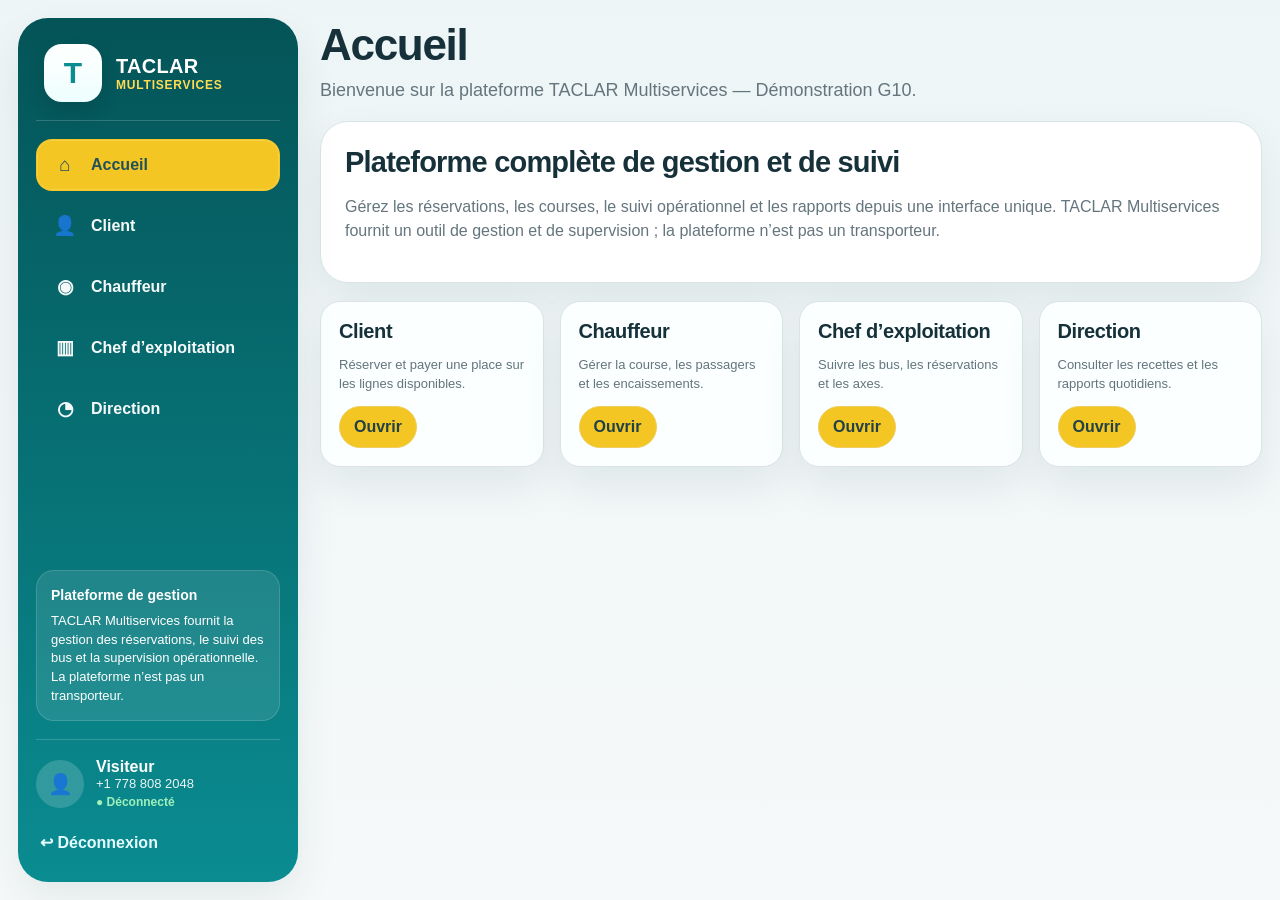
==== commit 05709e58: "Add files via upload" ====
--- a/index.html
+++ b/index.html
@@ -20,11 +20,10 @@
 
     <nav class="side-nav">
       <a class="side-link active" href="index.html"><span class="icon">⌂</span><span>Accueil</span></a>
-      <a class="side-link " href="client.html"><span class="icon">🗓</span><span>Réservation</span></a>
-      <a class="side-link " href="chauffeur.html"><span class="icon">👤</span><span>Interface chauffeur</span></a>
-      <a class="side-link " href="dispatch.html"><span class="icon">📍</span><span>Suivi des bus</span></a>
-      <a class="side-link " href="recettes.html"><span class="icon">📊</span><span>Recettes</span></a>
-      <a class="side-link " href="index.html"><span class="icon">⚙</span><span>Paramètres</span></a>
+      <a class="side-link " href="client.html"><span class="icon">👤</span><span>Client</span></a>
+      <a class="side-link " href="chauffeur.html"><span class="icon">◉</span><span>Chauffeur</span></a>
+      <a class="side-link " href="dispatch.html"><span class="icon">▥</span><span>Chef d’exploitation</span></a>
+      <a class="side-link " href="direction.html"><span class="icon">◔</span><span>Direction</span></a>
     </nav>
 
     <div class="side-spacer"></div>
@@ -37,117 +36,37 @@
     <div class="profile-box">
       <div class="avatar">👤</div>
       <div>
-        <div style="font-weight:800">Client</div>
-        <div style="font-size:13px;opacity:.92">+241 06 12 34 56</div>
-        <span class="small-green">● En ligne</span>
+        <div style="font-weight:800" data-role-name>Visiteur</div>
+        <div style="font-size:13px;opacity:.92">+1 778 808 2048</div>
+        <span class="small-green" data-role-status>● En ligne</span>
       </div>
     </div>
 
-    <a class="logout-link" href="index.html">↩ Déconnexion</a>
+    <a class="logout-link js-logout" href="login.html">↩ Déconnexion</a>
   </aside>
 
     <main class="content-area">
-      
-    <header class="topbar">
-      <div class="page-heading">
-        <h1>Accueil de la démo</h1>
-        <p>Démonstration de la plateforme TACLAR Multiservices pour la gestion des réservations, le suivi des bus, l’interface chauffeur et le contrôle des recettes.</p>
-      </div>
-      <div class="topbar-actions">
-        <div class="top-icon small-badge" data-count="3">🔔</div>
-        <div class="top-icon">✉</div>
-        <div class="top-icon">?</div>
-        <div class="user-chip">👤 <span>Admin</span> ▾</div>
-      </div>
-    </header>
-    
+      <header class="topbar">
+        <div class="page-heading">
+          <h1>Accueil</h1>
+          <p>Bienvenue sur la plateforme TACLAR Multiservices — Démonstration G10.</p>
+        </div>
+      </header>
 
-      <section class="card hero-grid">
-        <div>
-          <h2>Plateforme de gestion & suivi</h2>
-          <p class="muted">Cette démonstration est pensée pour être présentée à un opérateur comme GEDIS. Elle montre un portail propre, lisible et professionnel, sans faire croire que TACLAR est transporteur.</p>
-          <div class="summary-strip">
-            <div class="summary-main">
-              <div class="big-icon">◎</div>
-              <div>
-                <div class="small">Module principal</div>
-                <strong style="display:block;font-size:22px;margin-top:6px">Réservation en ligne + supervision</strong>
-                <div class="small">Réservation site, chauffeur, suivi bus et recettes</div>
-              </div>
-            </div>
-            <div class="stat"><span>Interfaces</span><strong>4</strong></div>
-            <div class="stat"><span>Bus suivis</span><strong>6</strong></div>
-            <div class="stat"><span>Capacité bus</span><strong>24</strong></div>
-          </div>
-          <div class="quick-actions">
-            <a class="chip-btn primary" href="client.html">➜ Ouvrir la réservation</a>
-            <a class="chip-btn" href="chauffeur.html">Interface chauffeur</a>
-            <a class="chip-btn" href="dispatch.html">Suivi des bus</a>
-          </div>
-        </div>
-        <div class="visual-panel">
-          <div class="mini-dashboard">
-            <div class="mini-cards">
-              <div class="mini-card"><div class="small">Réservations en temps réel</div><strong>124 aujourd’hui</strong></div>
-              <div class="mini-card route-map">
-                <div class="line"></div>
-                <div class="stop-pin stop1"></div>
-                <div class="stop-pin stop2"></div>
-                <div class="stop-pin stop3"></div>
-              </div>
-              <div class="mini-card"><div class="small">Paiements</div><strong>48 000 FCFA</strong></div>
-            </div>
-            <div class="mini-phone">
-              <div class="check">✓</div>
-              <strong style="font-size:24px;margin-bottom:8px;color:var(--teal-dark)">Réservation confirmée</strong>
-              <div class="muted" style="text-align:center">Le client réserve sur le site, TACLAR suit la demande et l’opérateur exploite la course.</div>
-            </div>
-          </div>
-        </div>
+      <section class="card">
+        <h2>Plateforme complète de gestion et de suivi</h2>
+        <p class="muted">Gérez les réservations, les courses, le suivi opérationnel et les rapports depuis une interface unique. TACLAR Multiservices fournit un outil de gestion et de supervision ; la plateforme n’est pas un transporteur.</p>
       </section>
 
-      <section class="grid-3">
-        <article class="card bus-card">
-          <h3>Réservation</h3>
-          <p class="small">Choix de l’axe, du point de montée, du nombre de places et du mode de paiement.</p>
-          <a class="chip-btn primary" href="client.html">Ouvrir</a>
-        </article>
-        <article class="card bus-card">
-          <h3>Interface chauffeur</h3>
-          <p class="small">Gestion de la course, embarquement, encaissement sur place, incidents et journal.</p>
-          <a class="chip-btn primary" href="chauffeur.html">Ouvrir</a>
-        </article>
-        <article class="card bus-card">
-          <h3>Suivi des bus</h3>
-          <p class="small">Vision globale des 6 bus, des places réservées et des passagers par point de montée.</p>
-          <a class="chip-btn primary" href="dispatch.html">Ouvrir</a>
-        </article>
-      </section>
-
-      <section class="grid">
-        <article class="card">
-          <h2>Logique de démonstration</h2>
-          <div class="summary-message">Réservations possibles directement sur le site. Pour une vraie exploitation multi-appareils, il faudra ensuite connecter une base en ligne (Firebase ou équivalent) et le service de paiement / notification voulu.</div>
-          <button class="danger" id="resetEmpty">Réinitialiser toute la démo à zéro</button>
-          <div id="message" class="message"></div>
-        </article>
-        <article class="card">
-          <h2>Recommandation métier</h2>
-          <p class="muted">Pour la version commerciale, il est préférable d’ouvrir la réservation officielle <strong>1 heure avant le départ</strong> et de la fermer au démarrage du bus. Le chauffeur ou l’exploitation peut donc activer le bus comme « disponible » avant le départ.</p>
-          <div class="price-box"><span>Conseil opérationnel</span><strong>Ouverture conseillée : 05h30 pour un départ à 06h30</strong></div>
-        </article>
+      <section class="grid-4">
+        <article class="card bus-card"><h3>Client</h3><p class="small">Réserver et payer une place sur les lignes disponibles.</p><a class="chip-btn primary" href="client.html">Ouvrir</a></article>
+        <article class="card bus-card"><h3>Chauffeur</h3><p class="small">Gérer la course, les passagers et les encaissements.</p><a class="chip-btn primary" href="chauffeur.html">Ouvrir</a></article>
+        <article class="card bus-card"><h3>Chef d’exploitation</h3><p class="small">Suivre les bus, les réservations et les axes.</p><a class="chip-btn primary" href="dispatch.html">Ouvrir</a></article>
+        <article class="card bus-card"><h3>Direction</h3><p class="small">Consulter les recettes et les rapports quotidiens.</p><a class="chip-btn primary" href="direction.html">Ouvrir</a></article>
       </section>
     </main>
   </div>
-
   <script src="app.js"></script>
-  <script>
-    document.getElementById("resetEmpty").addEventListener("click", () => {
-      G10TP.clearAllEmpty();
-      const m = document.getElementById("message");
-      m.textContent = "Démo réinitialisée : tous les bus et toutes les réservations sont à zéro.";
-      m.className = "message ok";
-    });
-  </script>
+  <script src="auth.js"></script>
 </body>
 </html>
--- a/styles.css
+++ b/styles.css
@@ -351,3 +351,10 @@
   .topbar-actions .user-chip{width:100%;justify-content:center}
   .whatsapp-box{flex-direction:column;align-items:flex-start}
 }
+
+.section-head-actions{display:flex;align-items:flex-start;justify-content:space-between;gap:18px;flex-wrap:wrap;margin-bottom:10px}
+.excel-btn{width:auto;margin:0;background:#137a43;color:#fff;border:1px solid #0d6737;padding:13px 18px;box-shadow:0 8px 18px rgba(19,122,67,.16)}
+.excel-btn:hover{background:#0f6d3a}
+@media(max-width:700px){.section-head-actions{display:block}.excel-btn{width:100%;margin-top:12px}}
+
+.section-head-inline{display:flex;align-items:flex-start;justify-content:space-between;gap:18px;flex-wrap:wrap}.section-head-inline h2{margin-bottom:6px}.export-daily-btn{width:auto;min-width:300px;margin-top:0}@media(max-width:700px){.export-daily-btn{width:100%;min-width:0}}
